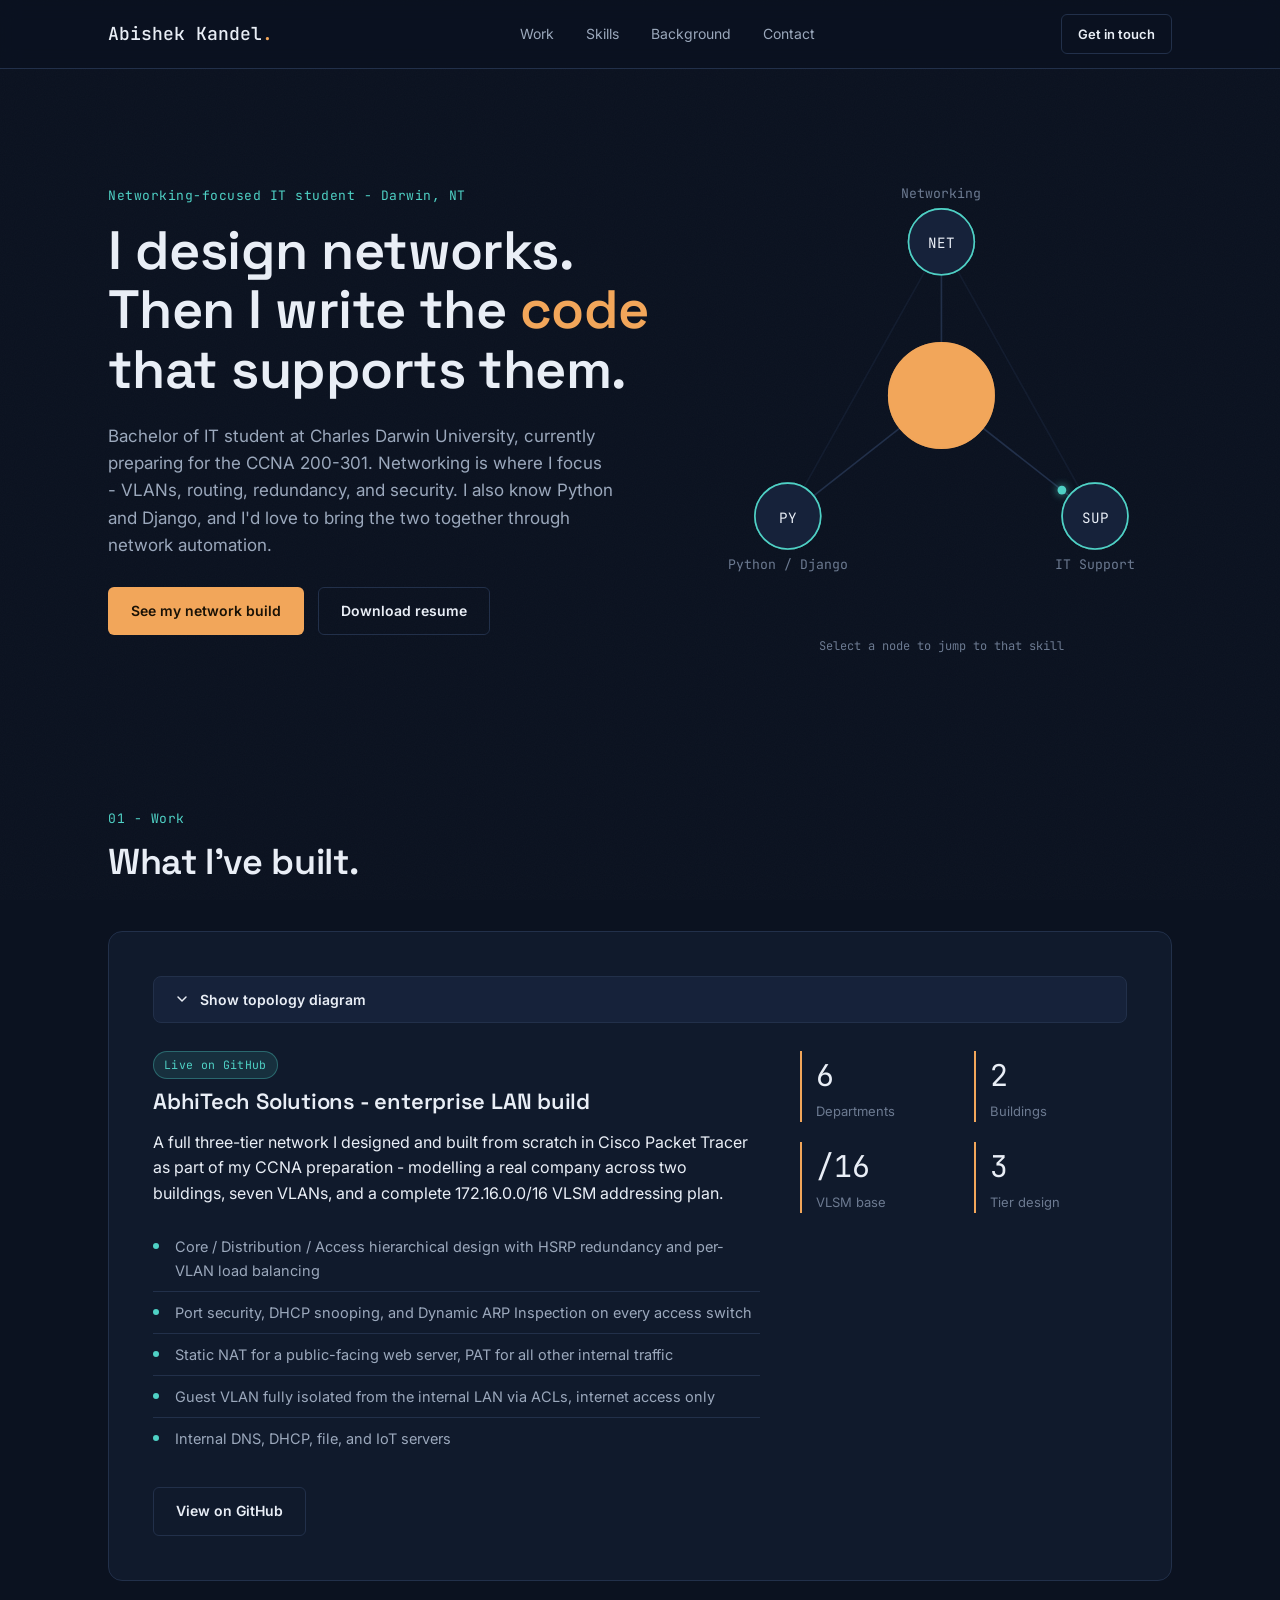
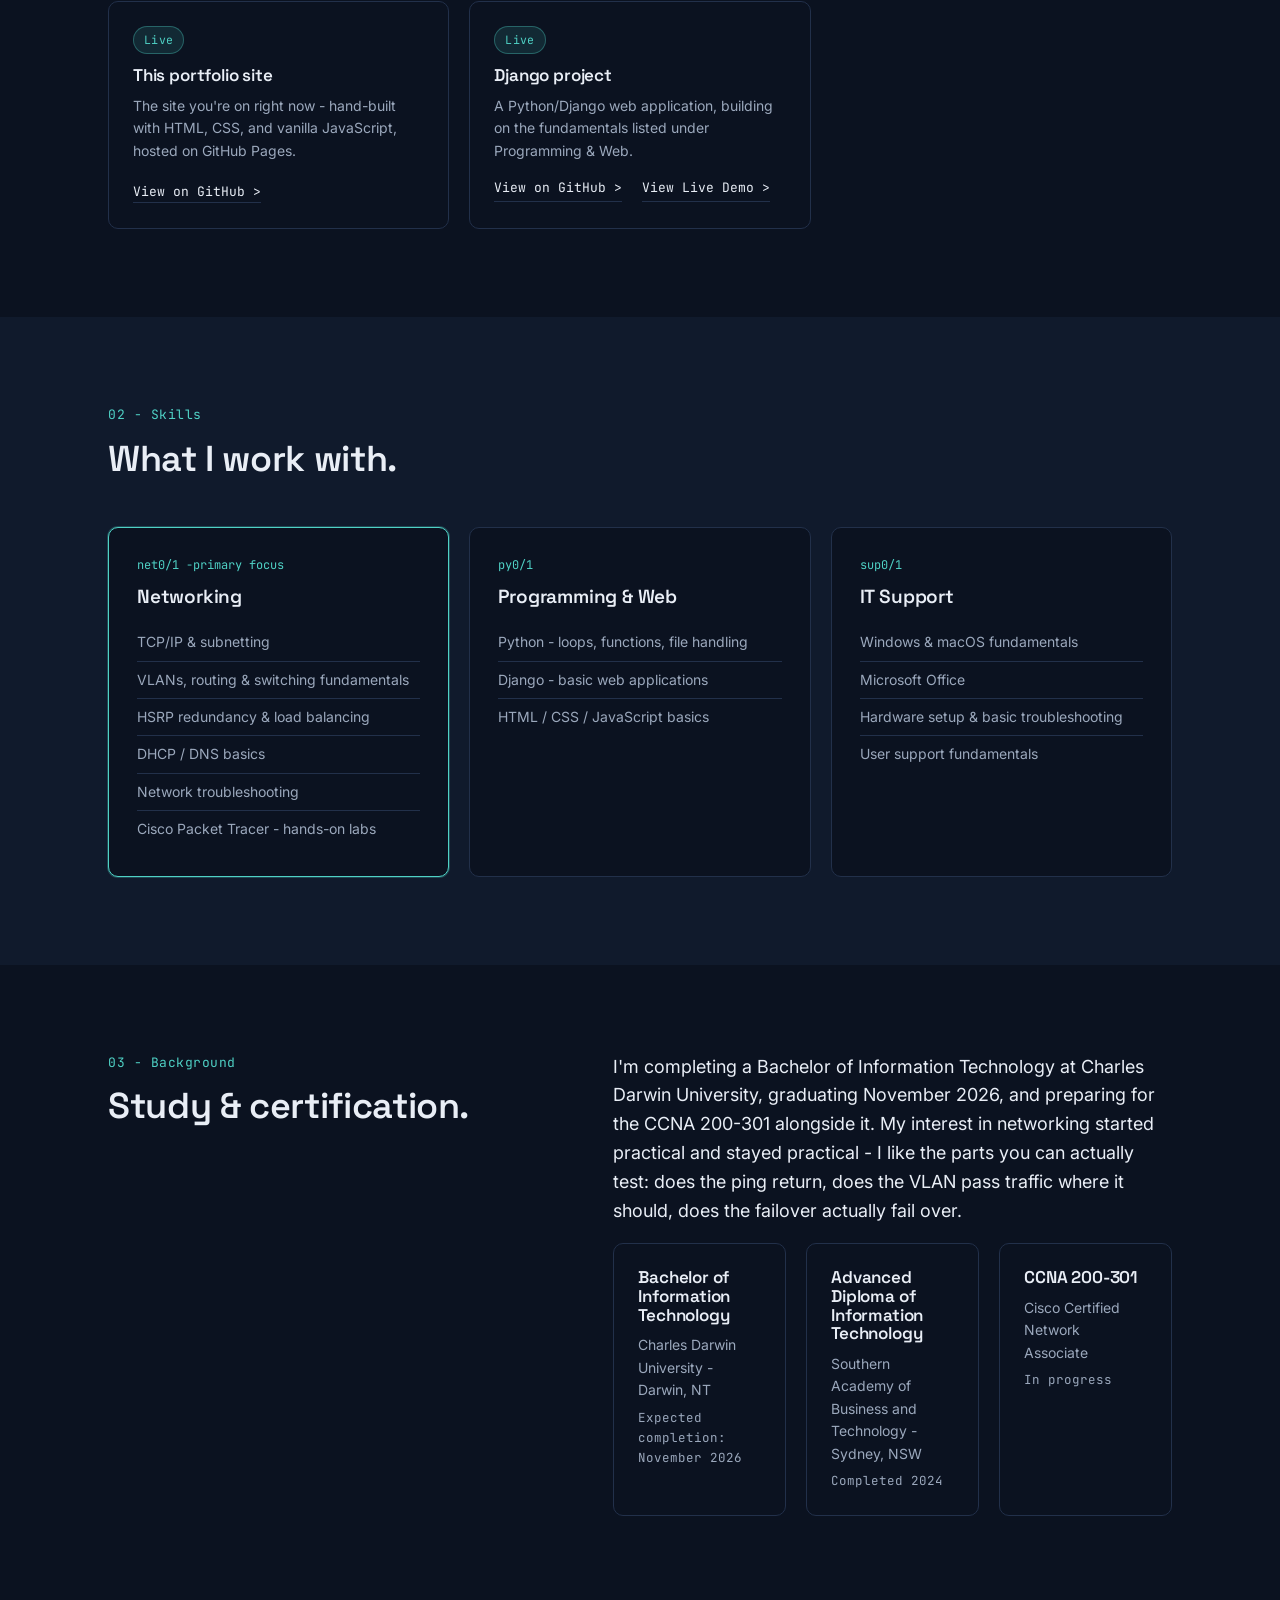
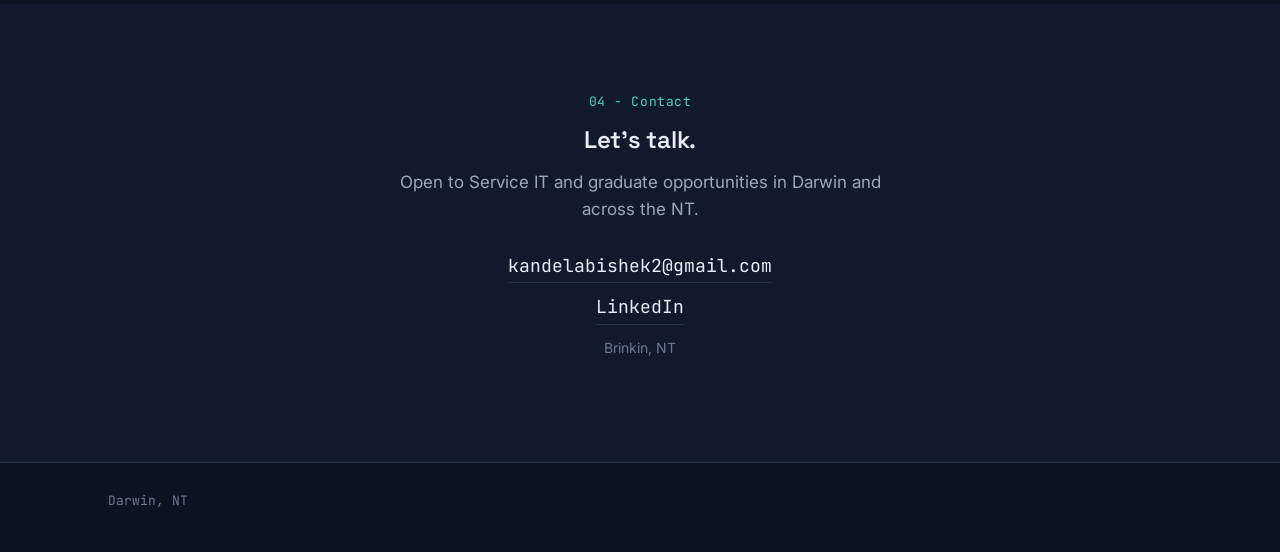
==== index.html @ c0cac7a5 "Addend photo in the centre node" ====
<!DOCTYPE html>
<html lang="en">
<head>
<meta charset="UTF-8">
<meta name="viewport" content="width=device-width, initial-scale=1.0">
<title>Abishek Kandel - IT . Networking . Python</title>
<meta name="description" content="Abishek Kandel - Networking-focused IT student in Darwin, NT, building on Cisco networking with Python and Django.">
<link rel="preconnect" href="https://fonts.googleapis.com">
<link rel="preconnect" href="https://fonts.gstatic.com" crossorigin>
<link href="https://fonts.googleapis.com/css2?family=Space+Grotesk:wght@400;500;600;700&family=Inter:wght@400;500;600&family=JetBrains+Mono:wght@400;500&display=swap" rel="stylesheet">
<link rel="stylesheet" href="style.css">
<script src="script.js" defer></script>
</head>
<body>

<div class="noise"></div>

<header class="site-header">
  <div class="wrap header-inner">
    <a href="#top" class="brand">Abishek Kandel<span class="brand-dot">.</span></a>
    <nav class="nav">
      <a href="#project">Work</a>
      <a href="#skills">Skills</a>
      <a href="#background">Background</a>
      <a href="#contact">Contact</a>
    </nav>
    <a href="#contact" class="btn btn-ghost nav-cta">Get in touch</a>
  </div>
</header>

<main id="top">

  <!-- HERO -->
  <section class="hero">
    <div class="wrap hero-inner">
      <div class="hero-copy">
        <p class="eyebrow">Networking-focused IT student - Darwin, NT</p>
        <h1>I design networks.<br>Then I write the <span class="accent">code</span><br>that supports them.</h1>
        <p class="hero-lead">
          Bachelor of IT student at Charles Darwin University, currently
          preparing for the CCNA 200-301. Networking is where I focus -
          VLANs, routing, redundancy, and security. I also know Python and
          Django, and I'd love to bring the two together through network
          automation.
        </p>
        <div class="hero-actions">
          <a href="#project" class="btn btn-primary">See my network build</a>
          <a href="/resume.pdf" class="btn btn-outline" download>Download resume</a>
        </div>
      </div>

      <div class="hero-diagram">
        <svg viewBox="0 0 420 420" class="topology" role="img" aria-label="Diagram connecting Abhi to Networking, Python, and IT Support — select a node to jump to that skill">
          <defs>
           <clipPath id="avatar-clip">
            <circle cx="210" cy="210" r="48" />
           </clipPath>
          </defs>
          <!-- connecting lines -->
          <line data-link="networking" x1="210" y1="210" x2="210" y2="70" class="link" />
          <line data-link="python" x1="210" y1="210" x2="70" y2="320" class="link" />
          <line data-link="support" x1="210" y1="210" x2="350" y2="320" class="link" />
          <line x1="210" y1="70" x2="70" y2="320" class="link link-dim" />
          <line x1="210" y1="70" x2="350" y2="320" class="link link-dim" />

          <!-- traveling packets: continuous ambient motion, no interaction needed -->
          <circle class="packet" data-line="networking" data-speed="1" data-offset="0" r="4" />
          <circle class="packet" data-line="python" data-speed="0.8" data-offset="650" r="4" />
          <circle class="packet" data-line="support" data-speed="1.15" data-offset="1300" r="4" />

          <!-- center node: Abhi -->
          <g class="node node-center">
           <circle class="node-pulse node-pulse-center" cx="210" cy="210" r="48" />
            <g class="node-center-spin">
             <image href="assets/profile-photo.jpeg" x="162" y="162" width="96" height="96" clip-path="url(#avatar-clip)" preserveAspectRatio="xMidYMid slice" />
             <circle cx="210" cy="210" r="48" />
            </g>
          </g>

          <!-- Networking node -->
          <g class="node node-link" data-skill="networking" tabindex="0" role="link" aria-label="Jump to Networking skills">
            <circle class="node-pulse" style="animation-delay: 0s;" cx="210" cy="70" r="30" />
            <circle cx="210" cy="70" r="30" />
            <text x="210" y="76" text-anchor="middle" class="node-label-mono">NET</text>
          </g>
          <text x="210" y="30" text-anchor="middle" class="node-caption">Networking</text>

          <!-- Python node -->
          <g class="node node-link" data-skill="python" tabindex="0" role="link" aria-label="Jump to Programming and Web skills">
            <circle class="node-pulse" style="animation-delay: 0.7s;" cx="70" cy="320" r="30" />
            <circle cx="70" cy="320" r="30" />
            <text x="70" y="326" text-anchor="middle" class="node-label-mono">PY</text>
          </g>
          <text x="70" y="368" text-anchor="middle" class="node-caption">Python / Django</text>

          <!-- IT Support node -->
          <g class="node node-link" data-skill="support" tabindex="0" role="link" aria-label="Jump to IT Support skills">
            <circle class="node-pulse" style="animation-delay: 1.4s;" cx="350" cy="320" r="30" />
            <circle cx="350" cy="320" r="30" />
            <text x="350" y="326" text-anchor="middle" class="node-label-mono">SUP</text>
          </g>
          <text x="350" y="368" text-anchor="middle" class="node-caption">IT Support</text>
        </svg>
        <p class="hero-diagram-hint">Select a node to jump to that skill</p>
      </div>
    </div>
  </section>

  <!-- FEATURED PROJECT -->
  <section id="project" class="section">
    <div class="wrap">
      <div class="section-head">
        <p class="eyebrow">01 - Work</p>
        <h2>What I've built.</h2>
      </div>

      <div class="project-panel">
                <div class="project-image" data-topology-container>
          <button type="button" class="topology-toggle" data-topology-toggle aria-expanded="false" aria-controls="topology-diagram">
            <svg class="topology-toggle-icon" viewBox="0 0 20 20" aria-hidden="true">
              <path d="M5 7.5L10 12.5L15 7.5" fill="none" stroke="currentColor" stroke-width="1.8" stroke-linecap="round" stroke-linejoin="round"/>
            </svg>
            <span class="topology-toggle-label">Show topology diagram</span>
          </button>
          <div class="topology-collapse">
            <div class="topology-collapse-inner">
              <img id="topology-diagram" src="assets/abhitech-topology.png" alt="AbhiTech Solutions network topology built in Cisco Packet Tracer">
            </div>
          </div>
        </div>

        <div class="project-summary">
          <p class="project-status status-live">Live on GitHub</p>
          <h3 class="project-title">AbhiTech Solutions - enterprise LAN build</h3>
          <p>
            A full three-tier network I designed and built from scratch in Cisco
            Packet Tracer as part of my CCNA preparation - modelling a real
            company across two buildings, seven VLANs, and a complete
            172.16.0.0/16 VLSM addressing plan.
          </p>
          <ul class="project-points">
            <li>Core / Distribution / Access hierarchical design with HSRP redundancy and per-VLAN load balancing</li>
            <li>Port security, DHCP snooping, and Dynamic ARP Inspection on every access switch</li>
            <li>Static NAT for a public-facing web server, PAT for all other internal traffic</li>
            <li>Guest VLAN fully isolated from the internal LAN via ACLs, internet access only</li>
            <li>Internal DNS, DHCP, file, and IoT servers</li>
          </ul>
          <div class="project-links">
            <a href="https://github.com/abishek414/Abhitech_LAN" class="btn btn-outline">View on GitHub</a>
          </div>
        </div>

        <div class="project-stats">
          <div class="stat">
            <p class="stat-num">6</p>
            <p class="stat-label">Departments</p>
          </div>
          <div class="stat">
            <p class="stat-num">2</p>
            <p class="stat-label">Buildings</p>
          </div>
          <div class="stat">
            <p class="stat-num">/16</p>
            <p class="stat-label">VLSM base</p>
          </div>
          <div class="stat">
            <p class="stat-num">3</p>
            <p class="stat-label">Tier design</p>
          </div>
        </div>
      </div>
      <div class="project-grid">
        <div class="project-card">
          <p class="project-status status-live">Live</p>
          <h3>This portfolio site</h3>
          <p class="project-card-desc">
            The site you're on right now - hand-built with HTML, CSS, and
            vanilla JavaScript, hosted on GitHub Pages.
          </p>
          <a href="https://github.com/abishek414/Personal_Portfolio" class="project-card-link">View on GitHub > </a>
        </div>
      
       <div class="project-card">
        <p class="project-status status-live">Live</p>
        <h3>Django project</h3>
        <p class="project-card-desc">
          A Python/Django web application, building on the fundamentals
          listed under Programming &amp; Web.
        </p>
      <div class="project-card-links">
       <a href="https://github.com/abishek414/Inventory_Management_System" class="project-card-link">View on GitHub ></a>
       <a href="https://inventorymanagement.pythonanywhere.com" class="project-card-link" target="_blank" rel="noopener noreferrer">View Live Demo > </a>
      </div>
    </div>
  </div>
 </div>
</section>

  <!-- SKILLS -->
  <section id="skills" class="section section-alt">
    <div class="wrap">
      <div class="section-head">
        <p class="eyebrow">02 - Skills</p>
        <h2>What I work with.</h2>
      </div>

      <div class="skills-grid">
        <div class="skill-card skill-card-primary" data-skill="networking">
          <p class="skill-tag">net0/1 -primary focus</p>
          <h3>Networking</h3>
          <ul>
            <li>TCP/IP &amp; subnetting</li>
            <li>VLANs, routing &amp; switching fundamentals</li>
            <li>HSRP redundancy &amp; load balancing</li>
            <li>DHCP / DNS basics</li>
            <li>Network troubleshooting</li>
            <li>Cisco Packet Tracer - hands-on labs</li>
          </ul>
        </div>

        <div class="skill-card" data-skill="python">
          <p class="skill-tag">py0/1</p>
          <h3>Programming &amp; Web</h3>
          <ul>
            <li>Python - loops, functions, file handling</li>
            <li>Django - basic web applications</li>
            <li>HTML / CSS / JavaScript basics</li>
          </ul>
        </div>

        <div class="skill-card" data-skill="support">
          <p class="skill-tag">sup0/1</p>
          <h3>IT Support</h3>
          <ul>
            <li>Windows &amp; macOS fundamentals</li>
            <li>Microsoft Office</li>
            <li>Hardware setup &amp; basic troubleshooting</li>
            <li>User support fundamentals</li>
          </ul>
        </div>
      </div>
    </div>
  </section>

  <!-- BACKGROUND -->
  <section id="background" class="section">
    <div class="wrap about-grid">
      <div class="section-head">
        <p class="eyebrow">03 - Background</p>
        <h2>Study &amp; certification.</h2>
      </div>
      <div class="about-body">
        <p>
          I'm completing a Bachelor of Information Technology at Charles Darwin
          University, graduating November 2026, and preparing for the CCNA
          200-301 alongside it. My interest in networking started practical
          and stayed practical - I like the parts you can actually test: does
          the ping return, does the VLAN pass traffic where it should, does
          the failover actually fail over.
        </p>

        <div class="edu-grid">
          <div class="edu-card">
            <h3>Bachelor of Information Technology</h3>
            <p class="edu-sub">Charles Darwin University - Darwin, NT</p>
            <p class="edu-date">Expected completion: November 2026</p>
          </div>
          <div class="edu-card">
            <h3>Advanced Diploma of Information Technology</h3>
            <p class="edu-sub">Southern Academy of Business and Technology - Sydney, NSW</p>
            <p class="edu-date">Completed 2024</p>
          </div>
          <div class="edu-card">
            <h3>CCNA 200-301</h3>
            <p class="edu-sub">Cisco Certified Network Associate</p>
            <p class="edu-date">In progress</p>
          </div>
        </div>
      </div>
    </div>
  </section>

  <!-- CONTACT -->
  <section id="contact" class="section section-contact">
    <div class="wrap contact-inner">
      <p class="eyebrow">04 - Contact</p>
      <h2>Let's talk.</h2>
      <p class="contact-lead">
        Open to Service IT and graduate opportunities in Darwin and across the NT.
      </p>
      <div class="contact-links">
        <a href="mailto:kandelabishek2@gmail.com" class="contact-link">kandelabishek2@gmail.com</a>
        <a href="https://linkedin.com/in/abishek-kandel" class="contact-link">LinkedIn</a>
      </div>
      <p class="contact-location">Brinkin, NT</p>
    </div>
  </section>

</main>

<footer class="site-footer">
  <div class="wrap footer-inner">
    <p class="footer-mono">Darwin, NT</p>
  </div>
</footer>

</body>
</html>
---- style.css ----
/* Design tokens */
:root {
  --bg: #0B1220;
  --surface: #101A2C;
  --surface-2: #16223A;
  --border: #22304A;
  --text: #E9EEF6;
  --text-dim: #9BA8BC;
  --text-faint: #6C7A91;
  --accent: #F2A65A;
  --accent-dim: #C77F3A;
  --signal: #4FD1C5;

  --font-display: 'Space Grotesk', sans-serif;
  --font-body: 'Inter', sans-serif;
  --font-mono: 'JetBrains Mono', monospace;

  --wrap: 1120px;
}

* { box-sizing: border-box; }

html { scroll-behavior: smooth; }

@media (prefers-reduced-motion: reduce) {
  html { scroll-behavior: auto; }
  *, *::before, *::after {
    animation-duration: 0.01ms !important;
    animation-iteration-count: 1 !important;
    transition-duration: 0.01ms !important;
    scroll-behavior: auto !important;
  }
}

body {
  margin: 0;
  background: var(--bg);
  color: var(--text);
  font-family: var(--font-body);
  font-size: 16px;
  line-height: 1.6;
  -webkit-font-smoothing: antialiased;
  overflow-x: hidden;
}

.wrap {
  max-width: var(--wrap);
  margin: 0 auto;
  padding: 0 28px;
}

img, svg { max-width: 100%; }

@media (max-width: 480px) {
  .wrap { padding: 0 18px; }
}

h1, h2, h3 {
  font-family: var(--font-display);
  font-weight: 600;
  line-height: 1.1;
  margin: 0;
  letter-spacing: -0.01em;
}

p { margin: 0 0 1em; }
ul { margin: 0; padding: 0; list-style: none; }

a {
  color: inherit;
  text-decoration: none;
}

.accent { color: var(--accent); }

.hero-name {
  font-family: var(--font-mono);
  font-size: 14px;
  color: var(--text);
  letter-spacing: 0.02em;
  margin: 0 0 6px;
}

.eyebrow {
  font-family: var(--font-mono);
  font-size: 13px;
  color: var(--signal);
  letter-spacing: 0.04em;
  margin: 0 0 14px;
}

/* subtle grain for depth, kept very quiet */
.noise {
  position: fixed;
  inset: 0;
  pointer-events: none;
  z-index: 0;
  opacity: 0.025;
  background-image: url("data:image/svg+xml,%3Csvg xmlns='http://www.w3.org/2000/svg' width='120' height='120'%3E%3Cfilter id='n'%3E%3CfeTurbulence type='fractalNoise' baseFrequency='0.9' numOctaves='2' stitchTiles='stitch'/%3E%3C/filter%3E%3Crect width='100%25' height='100%25' filter='url(%23n)'/%3E%3C/svg%3E");
}

/* Header */
.site-header {
  position: sticky;
  top: 0;
  z-index: 20;
  background: rgba(11, 18, 32, 0.85);
  backdrop-filter: blur(10px);
  border-bottom: 1px solid var(--border);
}

.header-inner {
  display: flex;
  align-items: center;
  justify-content: space-between;
  height: 68px;
}

.brand {
  font-family: var(--font-mono);
  font-weight: 500;
  font-size: 18px;
}
.brand-dot { color: var(--accent); }

.nav {
  display: flex;
  gap: 32px;
}

.nav a {
  font-size: 14px;
  color: var(--text-dim);
  transition: color 0.15s ease;
}
.nav a:hover, .nav a:focus-visible { color: var(--text); }

.nav-cta { display: inline-flex; }

@media (max-width: 720px) {
  .nav { display: none; }
}

@media (max-width: 400px) {
  .header-inner { height: 60px; }
  .brand { font-size: 16px; }
  .nav-cta { font-size: 12px; padding: 8px 12px; }
}

/* Buttons*/
.btn {
  display: inline-block;
  font-family: var(--font-body);
  font-weight: 600;
  font-size: 14px;
  padding: 12px 22px;
  border-radius: 6px;
  border: 1px solid transparent;
  transition: transform 0.15s ease, background 0.15s ease, border-color 0.15s ease;
}
.btn:focus-visible {
  outline: 2px solid var(--signal);
  outline-offset: 2px;
}

.btn-primary {
  background: var(--accent);
  color: #1A1206;
}
.btn-primary:hover { transform: translateY(-1px); background: #f5b478; }

.btn-outline {
  border-color: var(--border);
  color: var(--text);
}
.btn-outline:hover { border-color: var(--signal); color: var(--signal); }

.btn-ghost {
  border-color: var(--border);
  color: var(--text);
  font-size: 13px;
  padding: 9px 16px;
}
.btn-ghost:hover { border-color: var(--accent); color: var(--accent); }

/* Hero*/
.hero {
  padding: 96px 0 64px;
  position: relative;
  z-index: 1;
}

.hero-inner {
  display: grid;
  grid-template-columns: 1.1fr 0.9fr;
  gap: 40px;
  align-items: center;
}

.hero-copy h1 {
  font-size: clamp(34px, 5vw, 54px);
  margin: 12px 0 24px;
}

.hero-lead {
  color: var(--text-dim);
  font-size: 17px;
  max-width: 46ch;
}

.hero-actions {
  display: flex;
  gap: 14px;
  margin-top: 28px;
  flex-wrap: wrap;
}

.hero-diagram { width: 100%; }
.topology { width: 100%; height: auto; }

.link {
  stroke: var(--border);
  stroke-width: 1.5;
}
.link-dim { stroke: var(--border); opacity: 0.35; }

.node circle:not(.node-pulse) {
  fill: var(--surface-2);
  stroke: var(--signal);
  stroke-width: 1.5;
}
.node-center circle:not(.node-pulse) {
  fill: var(--accent);
  stroke: var(--accent);
}
.node-center .node-label-mono { fill: #1A1206; font-size: 12px; }

.node-label-mono {
  font-family: var(--font-mono);
  font-size: 13px;
  fill: var(--text);
}
.node-caption {
  font-family: var(--font-mono);
  font-size: 12px;
  fill: var(--text-faint);
}

@media (max-width: 860px) {
  .hero-inner { grid-template-columns: 1fr; }
  .hero-diagram { max-width: 340px; margin: 0 auto; }
}

@media (max-width: 480px) {
  .hero { padding: 64px 0 48px; }
  .hero-lead { font-size: 15.5px; }
  .hero-actions { flex-direction: column; align-items: stretch; }
  .hero-actions .btn { text-align: center; }
  .hero-diagram { max-width: 280px; }
}
/* Hero diagram: full motion + click-to-navigate nodes */
.packet {
  fill: var(--signal);
  filter: drop-shadow(0 0 4px rgba(79, 209, 197, 0.8));
}
@media (prefers-reduced-motion: reduce) {
  .packet { display: none; }
}

.hero-diagram-hint {
  text-align: center;
  font-family: var(--font-mono);
  font-size: 12px;
  color: var(--text-faint);
  margin: 4px 0 0;
}

.node-link {
  cursor: pointer;
  transform-box: fill-box;
  transform-origin: center;
  transition: transform 0.15s ease;
  -webkit-tap-highlight-color: transparent;
}
.node-link:hover,
.node-link:focus-visible {
  transform: scale(1.08);
}
.node-link:hover circle:not(.node-pulse),
.node-link:focus-visible circle:not(.node-pulse) {
  stroke: var(--accent);
  fill: var(--surface-2);
}
.node-link:focus,
.node-link:focus-visible {
  outline: none;
}
.node-link:focus-visible circle:not(.node-pulse) {
  filter: drop-shadow(0 0 8px var(--accent));
}

/* gentle glow pulse on the center node's solid circle */
.node-center circle:not(.node-pulse) {
  animation: pulse 3.2s ease-in-out infinite;
}
@keyframes pulse {
  0%, 100% { filter: drop-shadow(0 0 0 rgba(242, 166, 90, 0)); }
  50% { filter: drop-shadow(0 0 10px rgba(242, 166, 90, 0.45)); }
}

/* continuous "flowing" ring inside each node */
.node-pulse {
  fill: none;
  stroke: var(--signal);
  stroke-width: 1.5;
  opacity: 0.6;
  transform-box: fill-box;
  transform-origin: center;
  animation: node-ping 2.6s ease-out infinite;
  pointer-events: none;
}
.node-pulse-center { stroke: var(--accent); }
@keyframes node-ping {
  0% { transform: scale(1); opacity: 0.55; }
  100% { transform: scale(1.55); opacity: 0; }
}

@media (prefers-reduced-motion: reduce) {
  .node-center circle:not(.node-pulse) { animation: none; }
  .node-pulse { animation: none; opacity: 0; }
}

/* Topology screenshot: hidden until opened, closes on tab/window blur */
.topology-toggle {
  display: inline-flex;
  align-items: center;
  gap: 10px;
  width: 100%;
  background: var(--surface-2);
  border: 1px solid var(--border);
  color: var(--text);
  font-family: var(--font-body);
  font-weight: 600;
  font-size: 14px;
  padding: 14px 20px;
  border-radius: 8px;
  cursor: pointer;
  transition: border-color 0.15s ease, color 0.15s ease;
  -webkit-tap-highlight-color: transparent;
}
.topology-toggle:hover,
.topology-toggle:focus-visible {
  border-color: var(--signal);
  color: var(--signal);
}
.topology-toggle:focus-visible {
  outline: 2px solid var(--signal);
  outline-offset: 2px;
}
.topology-toggle-icon {
  width: 16px;
  height: 16px;
  flex-shrink: 0;
  transition: transform 0.3s ease;
}
.project-image.is-open .topology-toggle-icon {
  transform: rotate(180deg);
}
.topology-toggle-label { flex: 1; text-align: left; }

.topology-collapse {
  display: grid;
  grid-template-rows: 0fr;
  margin-top: 0;
  transition: grid-template-rows 0.4s ease, margin-top 0.4s ease;
}
.project-image.is-open .topology-collapse {
  grid-template-rows: 1fr;
  margin-top: 20px;
}
.topology-collapse-inner {
  overflow: hidden;
  min-height: 0;
}
@media (prefers-reduced-motion: reduce) {
  .topology-collapse { transition: none; }
}

/* Card hover lift — mouse/trackpad only; touch gets a tap response instead
   so nothing gets stuck "hovered" on mobile */
.project-card,
.skill-card,
.edu-card {
  transition: transform 0.2s ease, border-color 0.2s ease, box-shadow 0.2s ease;
}

@media (hover: hover) and (pointer: fine) {
  .project-card:hover,
  .skill-card:hover,
  .edu-card:hover {
    transform: translateY(-4px);
    border-color: var(--signal);
    box-shadow: 0 14px 28px rgba(0, 0, 0, 0.28);
  }
  .skill-card-primary:hover {
    border-color: var(--signal);
  }
}

@media (hover: none) {
  .project-card:active,
  .skill-card:active,
  .edu-card:active {
    transform: scale(0.98);
    border-color: var(--signal);
  }
}

@media (prefers-reduced-motion: reduce) {
  .project-card,
  .skill-card,
  .edu-card {
    transition: none;
  }
}

/*  Sections (shared)*/
.section {
  padding: 88px 0;
  position: relative;
  z-index: 1;
}
.section-alt { background: var(--surface); }

.section-head { margin-bottom: 48px; }
.section-head h2 {
  font-size: clamp(26px, 3.5vw, 36px);
}

@media (max-width: 480px) {
  .section { padding: 60px 0; }
  .section-head { margin-bottom: 32px; }
}

/* About*/
.about-grid {
  display: grid;
  grid-template-columns: 0.9fr 1.1fr;
  gap: 48px;
}
.about-body p { color: var(--text-dim); }
.about-body p:first-child { color: var(--text); font-size: 18px; }

@media (max-width: 860px) {
  .about-grid { grid-template-columns: 1fr; }
}

/* Skills */
.skills-grid {
  display: grid;
  grid-template-columns: repeat(3, 1fr);
  gap: 20px;
}

.skill-card {
  background: var(--bg);
  border: 1px solid var(--border);
  border-radius: 10px;
  padding: 28px;
}

.skill-card-primary {
  border-color: var(--signal);
  box-shadow: 0 0 0 1px rgba(79, 209, 197, 0.25);
}

.skill-tag {
  font-family: var(--font-mono);
  font-size: 12px;
  color: var(--signal);
  margin: 0 0 12px;
}

.skill-card h3 { margin-bottom: 16px; font-size: 19px; }

.skill-card li {
  color: var(--text-dim);
  font-size: 14px;
  padding: 7px 0;
  border-top: 1px solid var(--border);
}
.skill-card li:first-of-type { border-top: none; }

.skill-card {
  transition: border-color 0.3s ease, box-shadow 0.3s ease;
}
.skill-card.is-highlighted {
  border-color: var(--accent);
  box-shadow: 0 0 0 1px var(--accent), 0 0 24px rgba(242, 166, 90, 0.25);
}

@media (max-width: 860px) {
  .skills-grid { grid-template-columns: 1fr; }
}

/*Project*/
.project-panel {
  display: grid;
  grid-template-columns: 1.3fr 0.7fr;
  grid-template-areas:
    "image image"
    "summary stats";
  gap: 28px 40px;
  background: var(--surface);
  border: 1px solid var(--border);
  border-radius: 14px;
  padding: 44px;
}

.project-image { grid-area: image; }
.project-image img {
  width: 100%;
  display: block;
  border-radius: 8px;
  border: 1px solid var(--border);
}

.project-summary { grid-area: summary; }
.project-stats { grid-area: stats; }

.project-points { margin: 20px 0 28px; }
.project-points li {
  color: var(--text-dim);
  font-size: 14.5px;
  padding: 9px 0 9px 22px;
  position: relative;
  border-top: 1px solid var(--border);
}
.project-points li:first-child { border-top: none; }
.project-points li::before {
  content: '';
  position: absolute;
  left: 0;
  top: 17px;
  width: 6px;
  height: 6px;
  border-radius: 50%;
  background: var(--signal);
}

.project-stats {
  display: grid;
  grid-template-columns: 1fr 1fr;
  gap: 20px;
  align-content: start;
}
.stat {
  border-left: 2px solid var(--accent);
  padding-left: 14px;
}
.stat-num {
  font-family: var(--font-mono);
  font-size: 30px;
  color: var(--text);
  margin: 0;
}
.stat-label {
  font-size: 13px;
  color: var(--text-faint);
  margin: 2px 0 0;
}

@media (max-width: 860px) {
  .project-panel {
    grid-template-columns: 1fr;
    grid-template-areas:
      "image"
      "summary"
      "stats";
    padding: 28px;
  }
}

@media (max-width: 480px) {
  .project-panel { padding: 20px; }
  .project-title { font-size: 20px; }
  .project-stats { gap: 14px; }
  .stat-num { font-size: 24px; }
}

.project-title {
  font-size: 22px;
  margin: 10px 0 16px;
}

.project-status {
  display: inline-block;
  font-family: var(--font-mono);
  font-size: 11.5px;
  letter-spacing: 0.03em;
  padding: 4px 10px;
  border-radius: 20px;
  margin: 0;
}
.status-live {
  color: var(--signal);
  background: rgba(79, 209, 197, 0.12);
  border: 1px solid rgba(79, 209, 197, 0.35);
}

@media (max-width: 480px) {
  .edu-card, .skill-card { padding: 20px; }
}
.project-grid {
  display: grid;
  grid-template-columns: repeat(3, 1fr);
  gap: 20px;
  margin-top: 20px;
}

.project-card {
  border: 1px solid var(--border);
  border-radius: 10px;
  padding: 24px;
}
.project-card h3 {
  font-size: 17px;
  margin: 12px 0 10px;
}
.project-card-desc {
  color: var(--text-dim);
  font-size: 14px;
  margin-bottom: 16px;
}
.project-card-link {
  font-family: var(--font-mono);
  font-size: 13px;
  color: var(--text);
  border-bottom: 1px solid var(--border);
  padding-bottom: 2px;
  transition: color 0.15s ease, border-color 0.15s ease;
}
.project-card-link:hover {
  color: var(--signal);
  border-color: var(--signal);
}
.project-card-links {
  display: flex;
  flex-wrap: wrap;
  gap: 8px 20px;
}
@media (max-width: 860px) {
  .project-grid { grid-template-columns: 1fr; }
}

@media (max-width: 480px) {
  .project-card { padding: 20px; }
}

/* Experience (timeline) */
.timeline {
  display: grid;
  gap: 32px;
}
.timeline-item {
  border-top: 1px solid var(--border);
  padding-top: 28px;
  display: grid;
  grid-template-columns: 180px 1fr;
  gap: 24px;
}
.timeline-date {
  font-family: var(--font-mono);
  font-size: 13px;
  color: var(--signal);
  margin: 0;
}
.timeline-item h3 { margin-bottom: 12px; font-size: 18px; }
.timeline-item li {
  color: var(--text-dim);
  font-size: 14.5px;
  padding: 5px 0 5px 16px;
  position: relative;
}
.timeline-item li::before {
  content: '—';
  position: absolute;
  left: 0;
  color: var(--text-faint);
}

@media (max-width: 640px) {
  .timeline-item { grid-template-columns: 1fr; gap: 8px; }
}

/* Education */
.edu-grid {
  display: grid;
  grid-template-columns: repeat(3, 1fr);
  gap: 20px;
}
.edu-card {
  border: 1px solid var(--border);
  border-radius: 10px;
  padding: 24px;
}
.edu-card h3 { font-size: 17px; margin-bottom: 10px; }
.edu-sub { color: var(--text-dim); font-size: 14px; margin-bottom: 6px; }
.edu-date {
  font-family: var(--font-mono);
  font-size: 12.5px;
  color: var(--text-faint);
  margin: 0;
}

@media (max-width: 860px) {
  .edu-grid { grid-template-columns: 1fr; }
}

/* Contact */
.section-contact {
  text-align: center;
  background: var(--surface);
}
.contact-inner { max-width: 560px; margin: 0 auto; }
.contact-inner .eyebrow { justify-self: center; }
.contact-lead {
  color: var(--text-dim);
  font-size: 17px;
  margin-top: 16px;
}
.contact-links {
  display: flex;
  flex-direction: column;
  gap: 10px;
  align-items: center;
  margin: 28px 0 12px;
}
.contact-link {
  font-family: var(--font-mono);
  font-size: 18px;
  color: var(--text);
  border-bottom: 1px solid var(--border);
  padding-bottom: 2px;
  transition: color 0.15s ease, border-color 0.15s ease;
  word-break: break-word;
  overflow-wrap: anywhere;
  max-width: 100%;
}
.contact-link:hover { color: var(--accent); border-color: var(--accent); }

.contact-location {
  color: var(--text-faint);
  font-size: 14px;
}

@media (max-width: 480px) {
  .contact-link { font-size: 16px; }
}


/* Footer */
.site-footer {
  border-top: 1px solid var(--border);
  padding: 28px 0;
}
.footer-inner {
  display: flex;
  justify-content: space-between;
  color: var(--text-faint);
  font-size: 13px;
}
.footer-mono { font-family: var(--font-mono); }
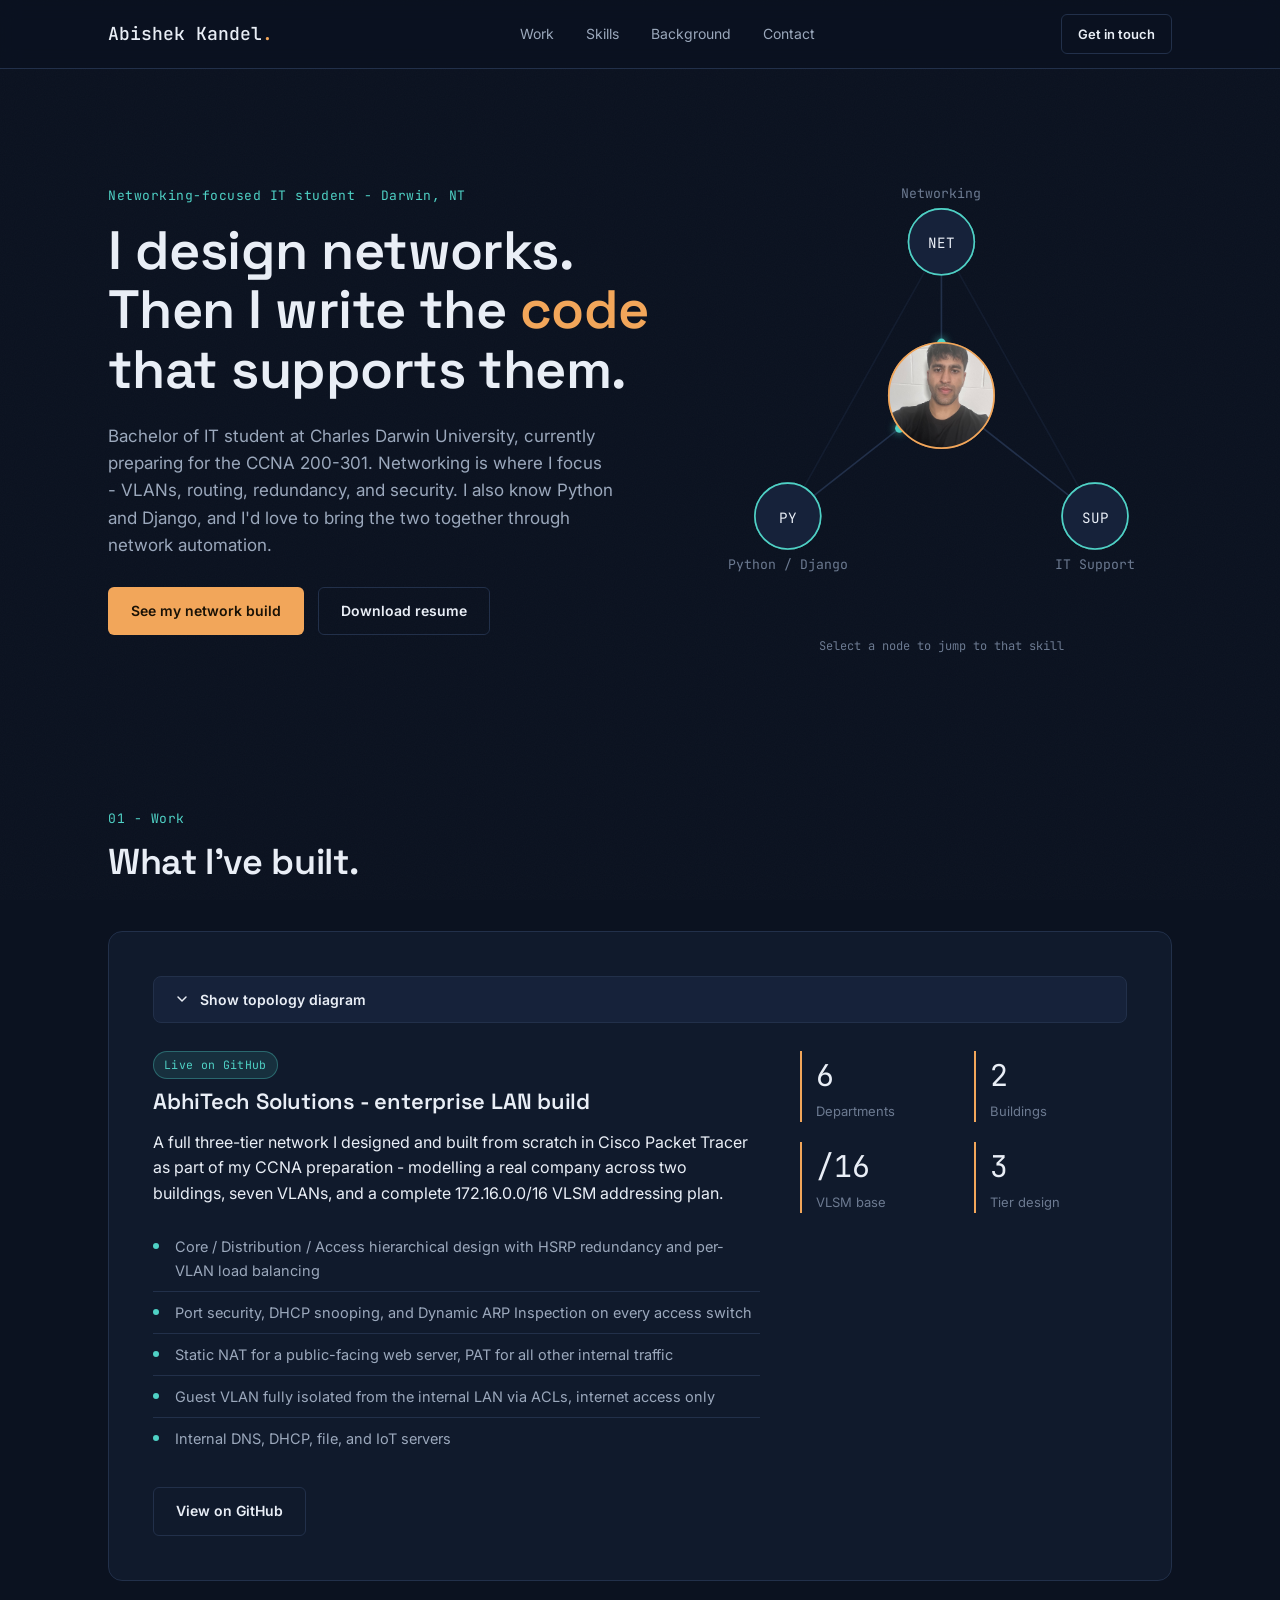
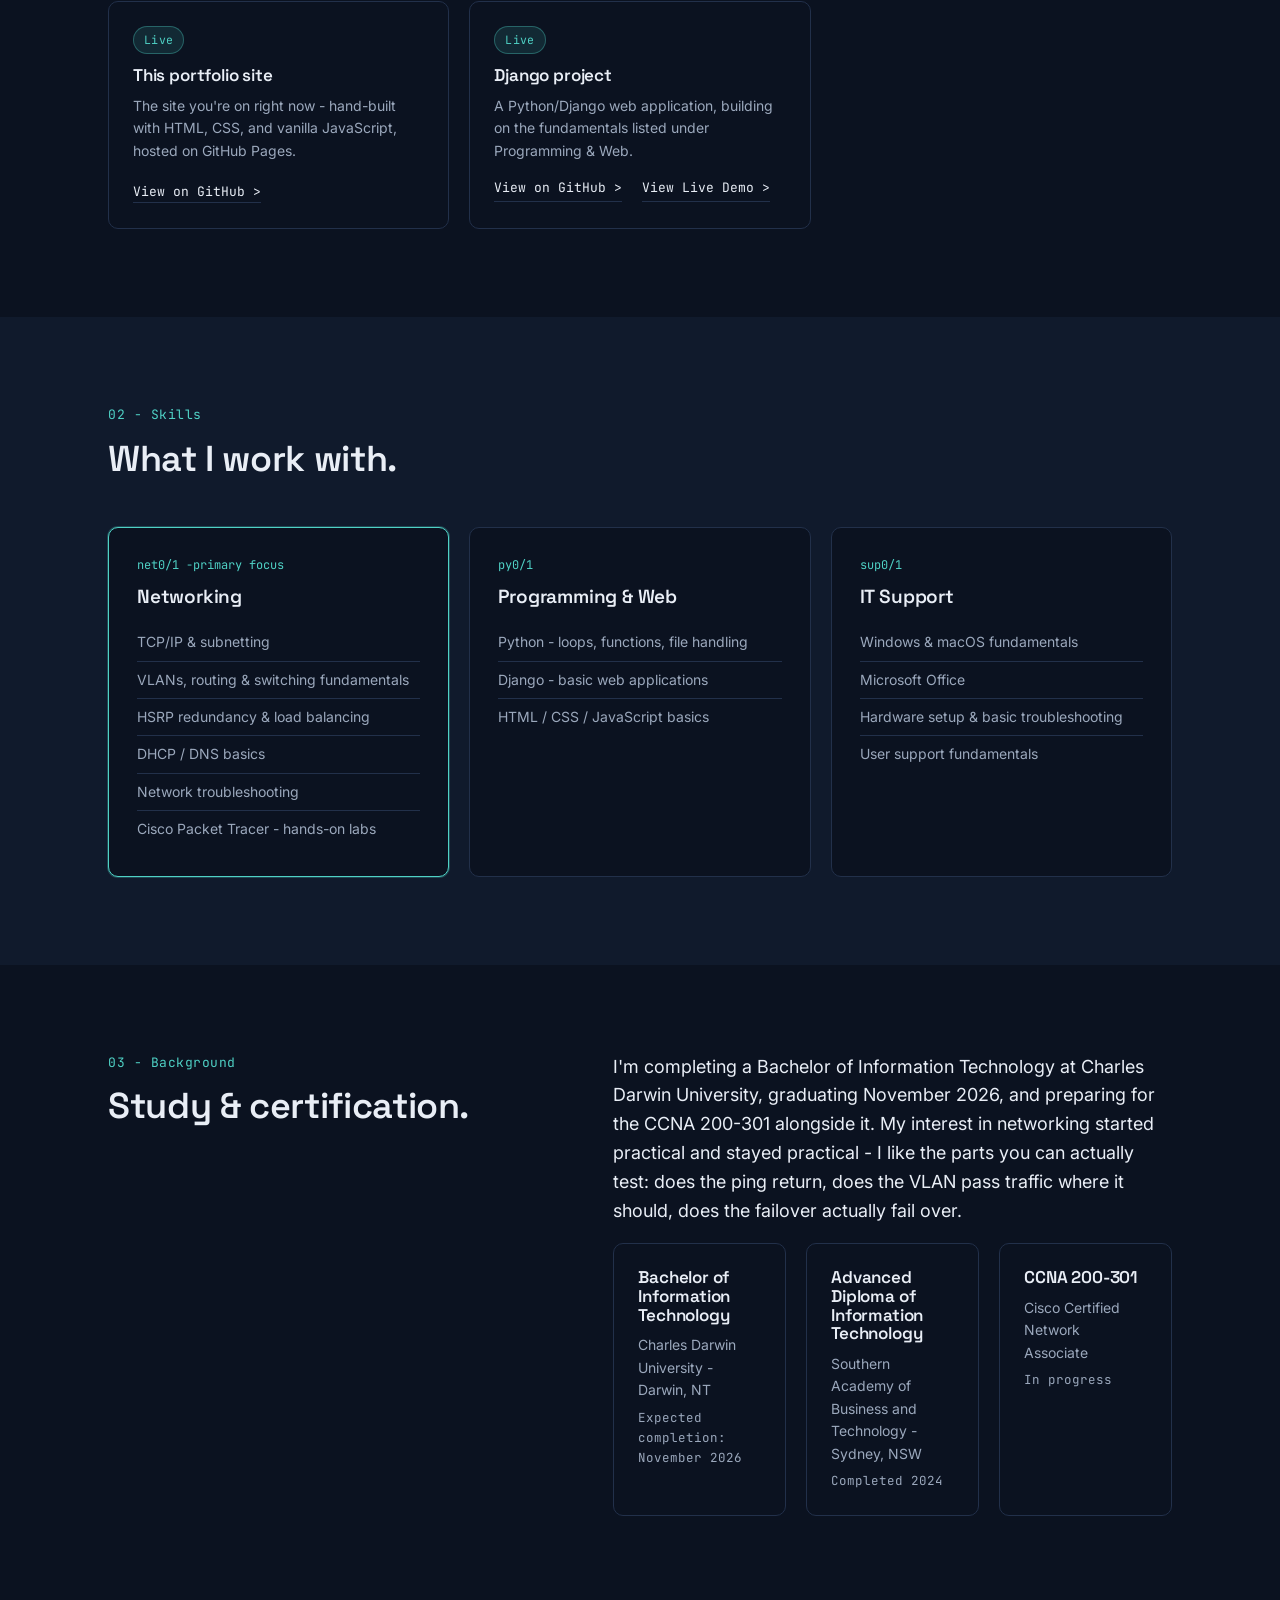
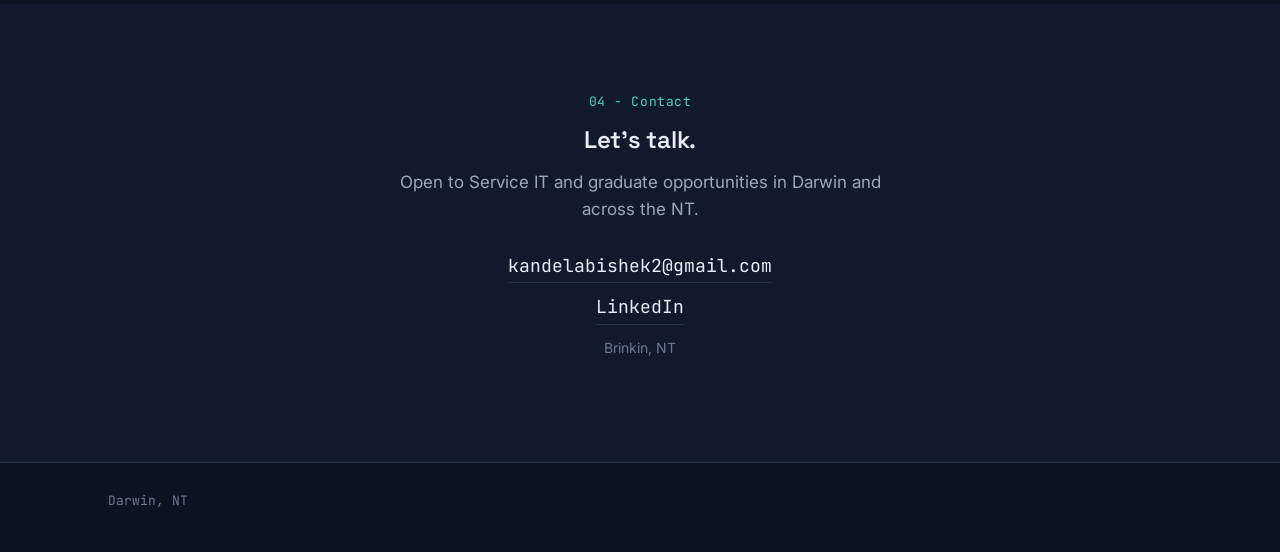
==== commit 0cb63125: "added resume" ====
--- a/index.html
+++ b/index.html
@@ -45,7 +45,7 @@
         </p>
         <div class="hero-actions">
           <a href="#project" class="btn btn-primary">See my network build</a>
-          <a href="/resume.pdf" class="btn btn-outline" download>Download resume</a>
+          <a href="assets/ABISHEK KANDEL.pdf" class="btn btn-outline" download>Download resume</a>
         </div>
       </div>
 
--- a/style.css
+++ b/style.css
@@ -230,10 +230,22 @@
   stroke-width: 1.5;
 }
 .node-center circle:not(.node-pulse) {
-  fill: var(--accent);
+  fill: none;
   stroke: var(--accent);
 }
 .node-center .node-label-mono { fill: #1A1206; font-size: 12px; }
+.node-center-spin {
+  transform-box: view-box;
+  transform-origin: 210px 210px;
+  animation: node-center-spin 14s linear infinite;
+}
+@keyframes node-center-spin {
+  from { transform: rotate(0deg); }
+  to { transform: rotate(360deg); }
+}
+@media (prefers-reduced-motion: reduce) {
+  .node-center-spin { animation: none; }
+}
 
 .node-label-mono {
   font-family: var(--font-mono);
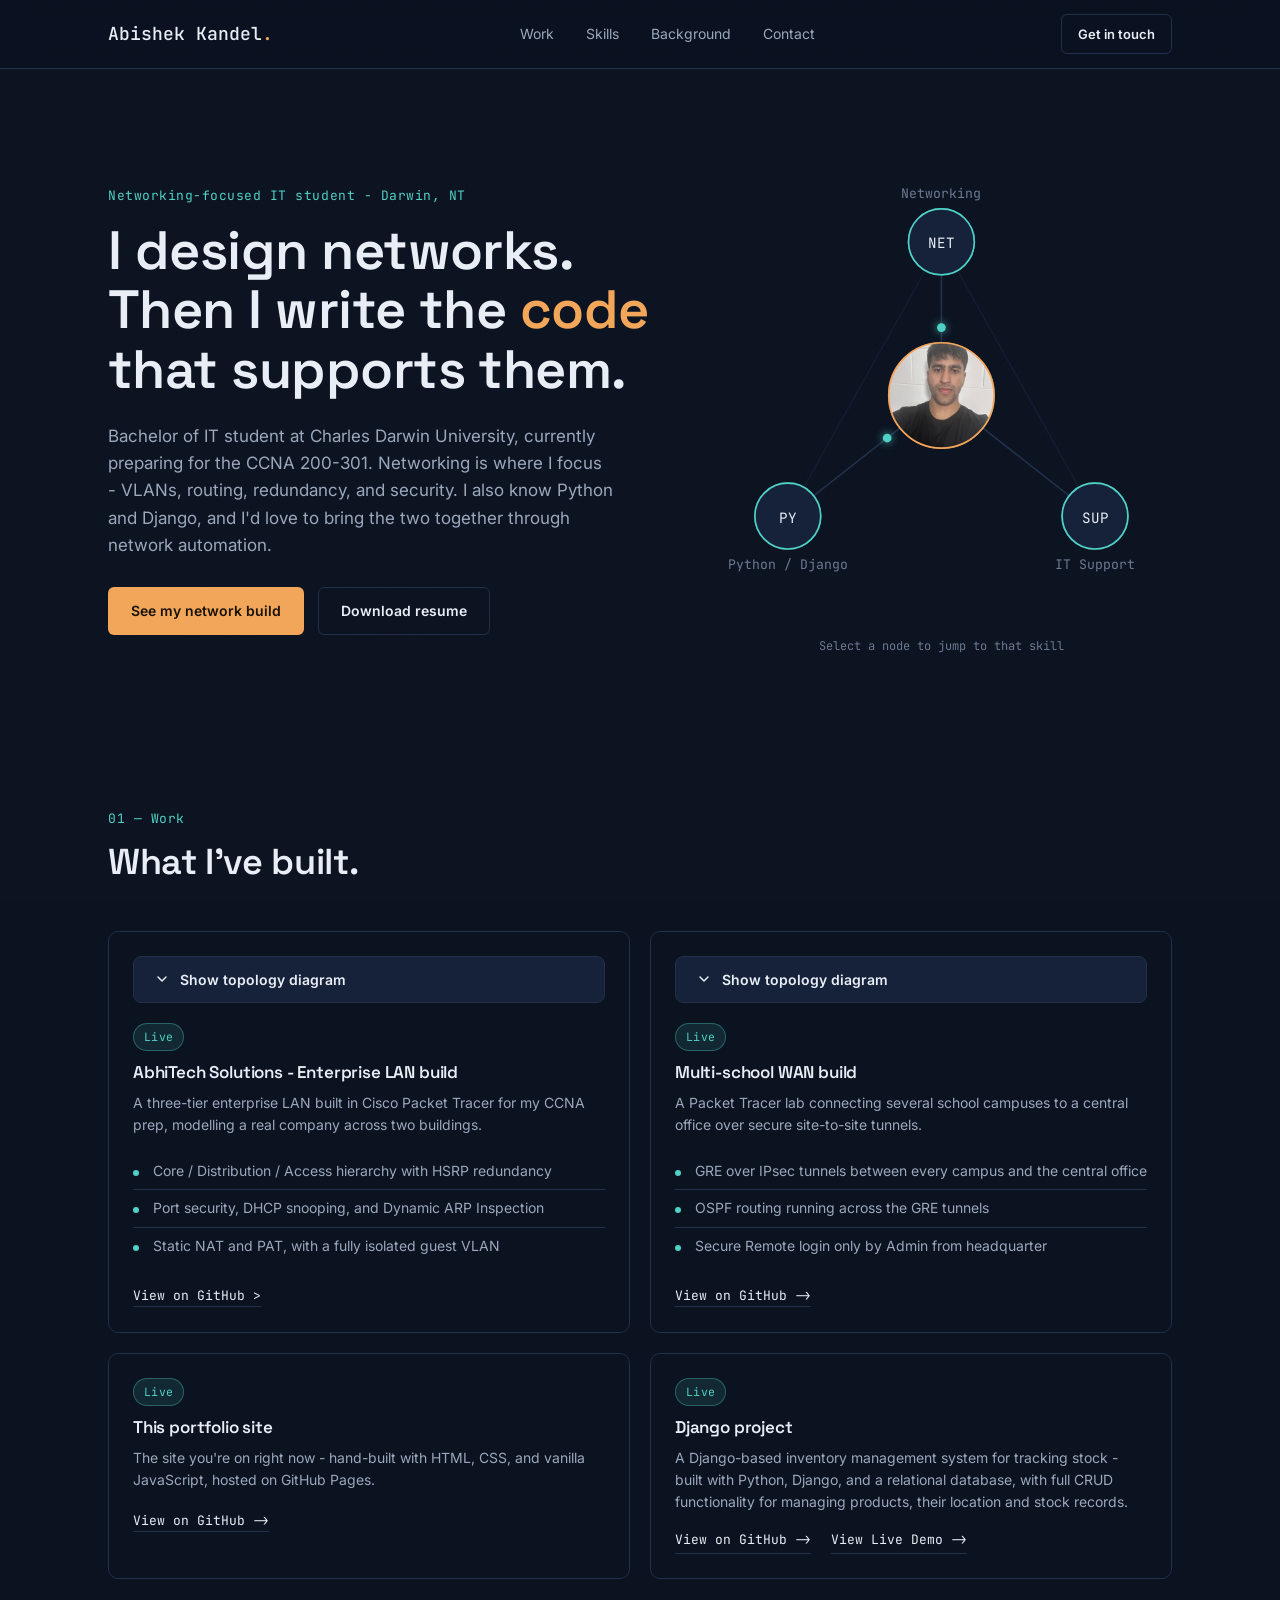
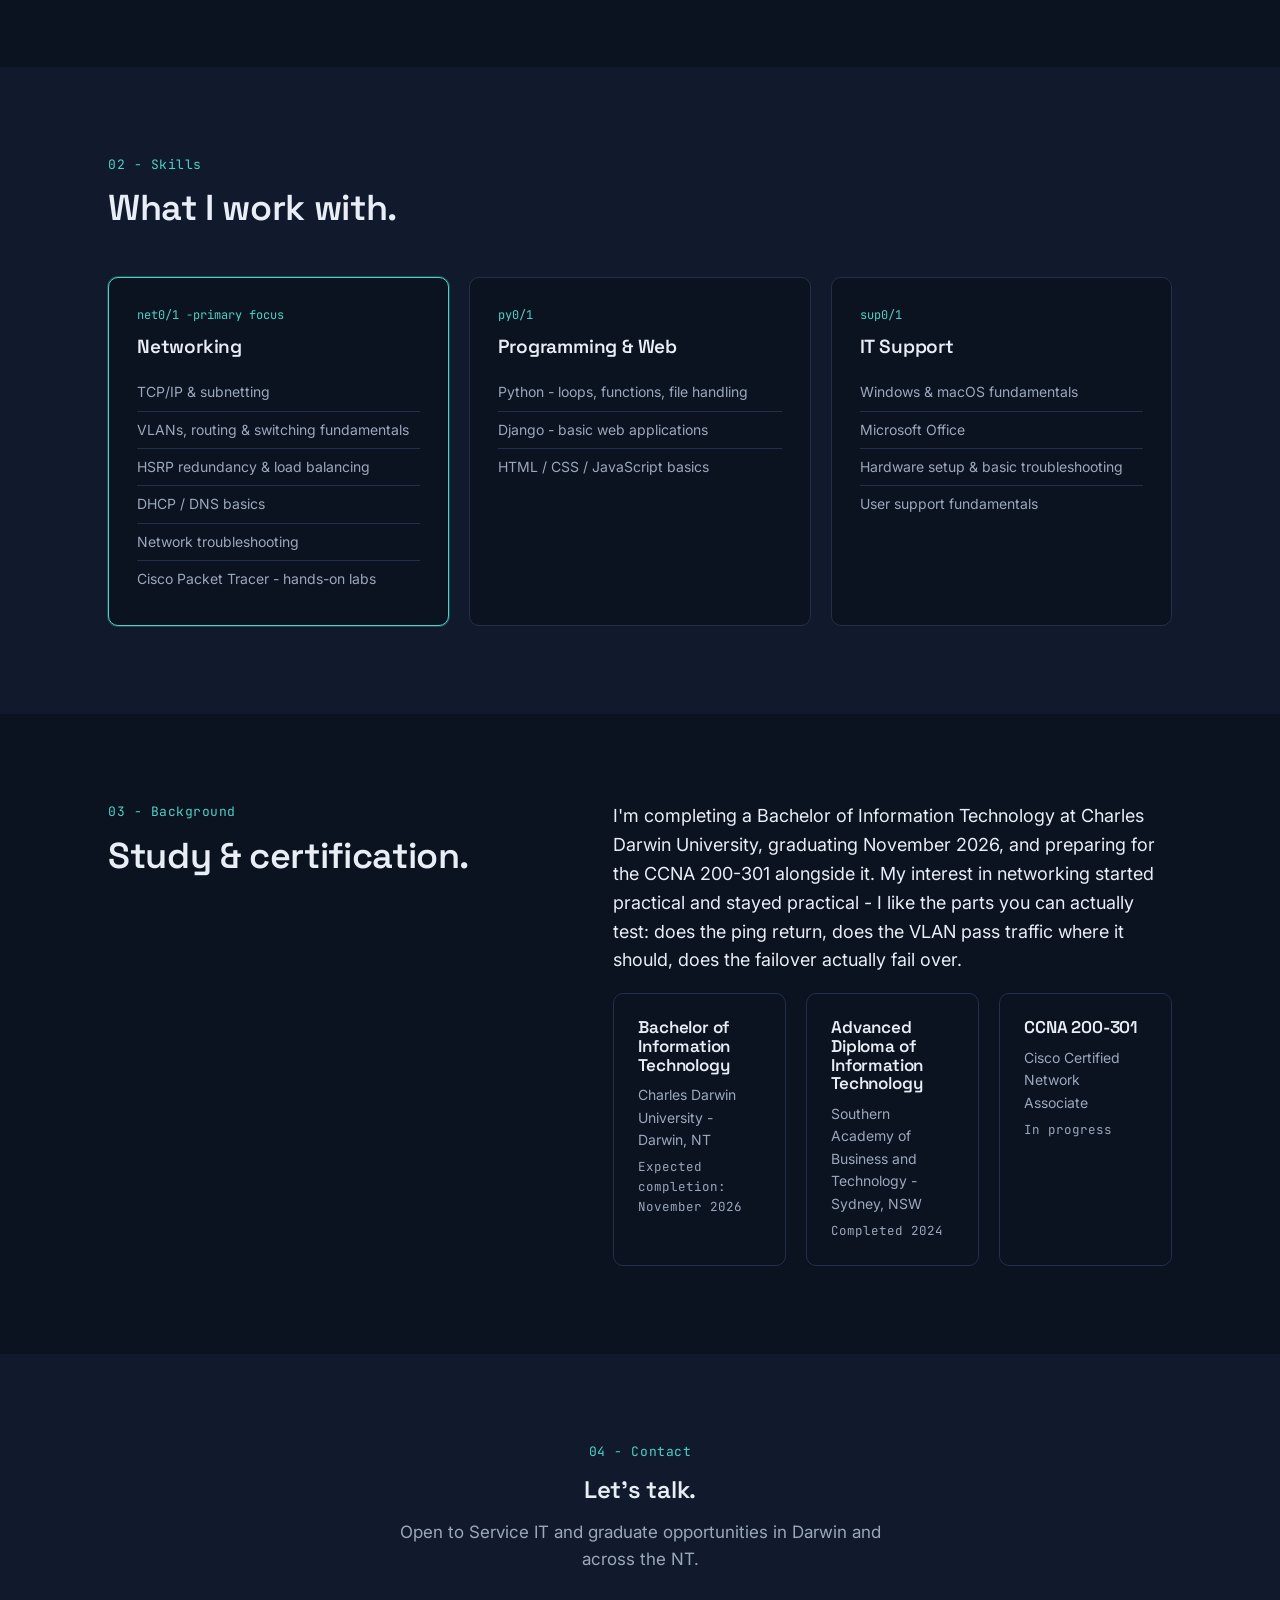
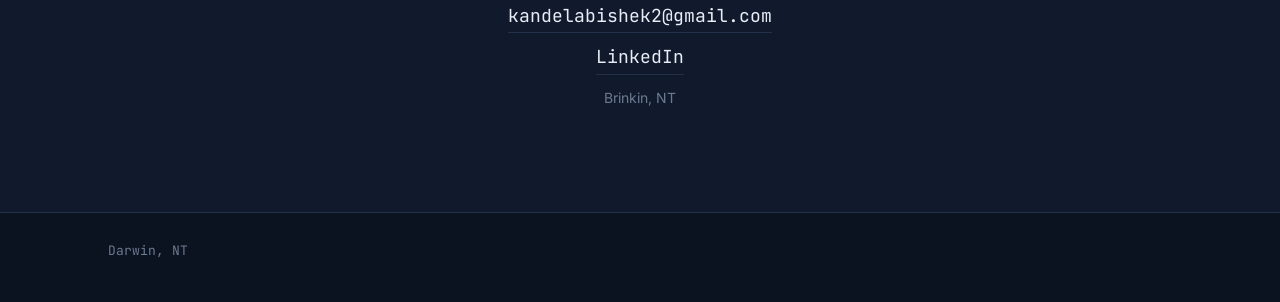
==== commit 111ae77c: "Added a card for second networking project" ====
--- a/index.html
+++ b/index.html
@@ -107,16 +107,17 @@
   </section>
 
   <!-- FEATURED PROJECT -->
-  <section id="project" class="section">
-    <div class="wrap">
-      <div class="section-head">
-        <p class="eyebrow">01 - Work</p>
-        <h2>What I've built.</h2>
-      </div>
-
-      <div class="project-panel">
-                <div class="project-image" data-topology-container>
-          <button type="button" class="topology-toggle" data-topology-toggle aria-expanded="false" aria-controls="topology-diagram">
+<section id="project" class="section">
+  <div class="wrap">
+    <div class="section-head">
+      <p class="eyebrow">01 — Work</p>
+      <h2>What I've built.</h2>
+    </div>
+
+    <div class="project-grid">
+      <div class="project-card project-card-featured">
+        <div class="project-image project-image-compact" data-topology-container>
+          <button type="button" class="topology-toggle" data-topology-toggle aria-expanded="false" aria-controls="topology-diagram-abhitech">
             <svg class="topology-toggle-icon" viewBox="0 0 20 20" aria-hidden="true">
               <path d="M5 7.5L10 12.5L15 7.5" fill="none" stroke="currentColor" stroke-width="1.8" stroke-linecap="round" stroke-linejoin="round"/>
             </svg>
@@ -124,76 +125,79 @@
           </button>
           <div class="topology-collapse">
             <div class="topology-collapse-inner">
-              <img id="topology-diagram" src="assets/abhitech-topology.png" alt="AbhiTech Solutions network topology built in Cisco Packet Tracer">
+              <img id="topology-diagram-abhitech" src="assets/abhitech-topology.png" alt="AbhiTech Solutions network topology built in Cisco Packet Tracer">
             </div>
           </div>
         </div>
 
-        <div class="project-summary">
-          <p class="project-status status-live">Live on GitHub</p>
-          <h3 class="project-title">AbhiTech Solutions - enterprise LAN build</h3>
-          <p>
-            A full three-tier network I designed and built from scratch in Cisco
-            Packet Tracer as part of my CCNA preparation - modelling a real
-            company across two buildings, seven VLANs, and a complete
-            172.16.0.0/16 VLSM addressing plan.
-          </p>
-          <ul class="project-points">
-            <li>Core / Distribution / Access hierarchical design with HSRP redundancy and per-VLAN load balancing</li>
-            <li>Port security, DHCP snooping, and Dynamic ARP Inspection on every access switch</li>
-            <li>Static NAT for a public-facing web server, PAT for all other internal traffic</li>
-            <li>Guest VLAN fully isolated from the internal LAN via ACLs, internet access only</li>
-            <li>Internal DNS, DHCP, file, and IoT servers</li>
-          </ul>
-          <div class="project-links">
-            <a href="https://github.com/abishek414/Abhitech_LAN" class="btn btn-outline">View on GitHub</a>
-          </div>
-        </div>
-
-        <div class="project-stats">
-          <div class="stat">
-            <p class="stat-num">6</p>
-            <p class="stat-label">Departments</p>
-          </div>
-          <div class="stat">
-            <p class="stat-num">2</p>
-            <p class="stat-label">Buildings</p>
-          </div>
-          <div class="stat">
-            <p class="stat-num">/16</p>
-            <p class="stat-label">VLSM base</p>
-          </div>
-          <div class="stat">
-            <p class="stat-num">3</p>
-            <p class="stat-label">Tier design</p>
-          </div>
-        </div>
-      </div>
-      <div class="project-grid">
-        <div class="project-card">
-          <p class="project-status status-live">Live</p>
-          <h3>This portfolio site</h3>
-          <p class="project-card-desc">
-            The site you're on right now - hand-built with HTML, CSS, and
-            vanilla JavaScript, hosted on GitHub Pages.
-          </p>
-          <a href="https://github.com/abishek414/Personal_Portfolio" class="project-card-link">View on GitHub > </a>
-        </div>
-      
-       <div class="project-card">
+        <p class="project-status status-live">Live</p>
+        <h3>AbhiTech Solutions - Enterprise LAN build</h3>
+        <p class="project-card-desc">
+          A three-tier enterprise LAN built in Cisco Packet Tracer for my
+          CCNA prep, modelling a real company across two buildings.
+        </p>
+        <ul class="project-points project-points-compact">
+          <li>Core / Distribution / Access hierarchy with HSRP redundancy</li>
+          <li>Port security, DHCP snooping, and Dynamic ARP Inspection</li>
+          <li>Static NAT and PAT, with a fully isolated guest VLAN</li>
+        </ul>
+        <a href="https://github.com/abishek414/Abhitech_LAN" class="project-card-link">View on GitHub ></a>
+      </div>
+
+      <div class="project-card project-card-featured">
+        <div class="project-image project-image-compact" data-topology-container>
+          <button type="button" class="topology-toggle" data-topology-toggle aria-expanded="false" aria-controls="topology-diagram-schools">
+            <svg class="topology-toggle-icon" viewBox="0 0 20 20" aria-hidden="true">
+              <path d="M5 7.5L10 12.5L15 7.5" fill="none" stroke="currentColor" stroke-width="1.8" stroke-linecap="round" stroke-linejoin="round"/>
+            </svg>
+            <span class="topology-toggle-label">Show topology diagram</span>
+          </button>
+          <div class="topology-collapse">
+            <div class="topology-collapse-inner">
+              <img id="topology-diagram-schools" src="assets/nt-schools-topology.png" alt="Multi-school WAN topology built in Cisco Packet Tracer">
+            </div>
+          </div>
+        </div>
+
+        <p class="project-status status-live">Live</p>
+        <h3>Multi-school WAN build</h3>
+        <p class="project-card-desc">
+          A Packet Tracer lab connecting several school campuses to a
+          central office over secure site-to-site tunnels.
+        </p>
+        <ul class="project-points project-points-compact">
+          <li>GRE over IPsec tunnels between every campus and the central office</li>
+          <li>OSPF routing running across the GRE tunnels</li>
+          <li>Secure Remote login only by Admin from  headquarter</li>
+        </ul>
+        <a href="https://github.com/abishek414/NT_Schools_LAN" class="project-card-link">View on GitHub -></a>
+      </div>
+
+      <div class="project-card">
+        <p class="project-status status-live">Live</p>
+        <h3>This portfolio site</h3>
+        <p class="project-card-desc">
+          The site you're on right now - hand-built with HTML, CSS, and
+          vanilla JavaScript, hosted on GitHub Pages.
+        </p>
+        <a href="https://github.com/abishek414/Personal_Portfolio" class="project-card-link">View on GitHub -></a>
+      </div>
+
+      <div class="project-card">
         <p class="project-status status-live">Live</p>
         <h3>Django project</h3>
         <p class="project-card-desc">
-          A Python/Django web application, building on the fundamentals
-          listed under Programming &amp; Web.
-        </p>
-      <div class="project-card-links">
-       <a href="https://github.com/abishek414/Inventory_Management_System" class="project-card-link">View on GitHub ></a>
-       <a href="https://inventorymanagement.pythonanywhere.com" class="project-card-link" target="_blank" rel="noopener noreferrer">View Live Demo > </a>
+          A Django-based inventory management system for tracking stock -
+          built with Python, Django, and a relational database, with full CRUD
+          functionality for managing products, their location and stock records.
+        </p>
+        <div class="project-card-links">
+          <a href="https://github.com/abishek414/Inventory_Management_System" class="project-card-link">View on GitHub -></a>
+          <a href="https://inventorymanagement.pythonanywhere.com" class="project-card-link" target="_blank" rel="noopener noreferrer">View Live Demo -></a>
+        </div>
       </div>
     </div>
   </div>
- </div>
 </section>
 
   <!-- SKILLS -->
--- a/style.css
+++ b/style.css
@@ -625,9 +625,22 @@
 }
 .project-grid {
   display: grid;
-  grid-template-columns: repeat(3, 1fr);
+  grid-template-columns: repeat(2, 1fr);
   gap: 20px;
   margin-top: 20px;
+}
+
+.project-image-compact {
+  margin-bottom: 20px;
+}
+
+.project-points-compact {
+  margin: 14px 0 18px;
+}
+
+.project-points-compact li {
+  padding: 7px 0 7px 20px;
+  font-size: 14px;
 }
 
 .project-card {
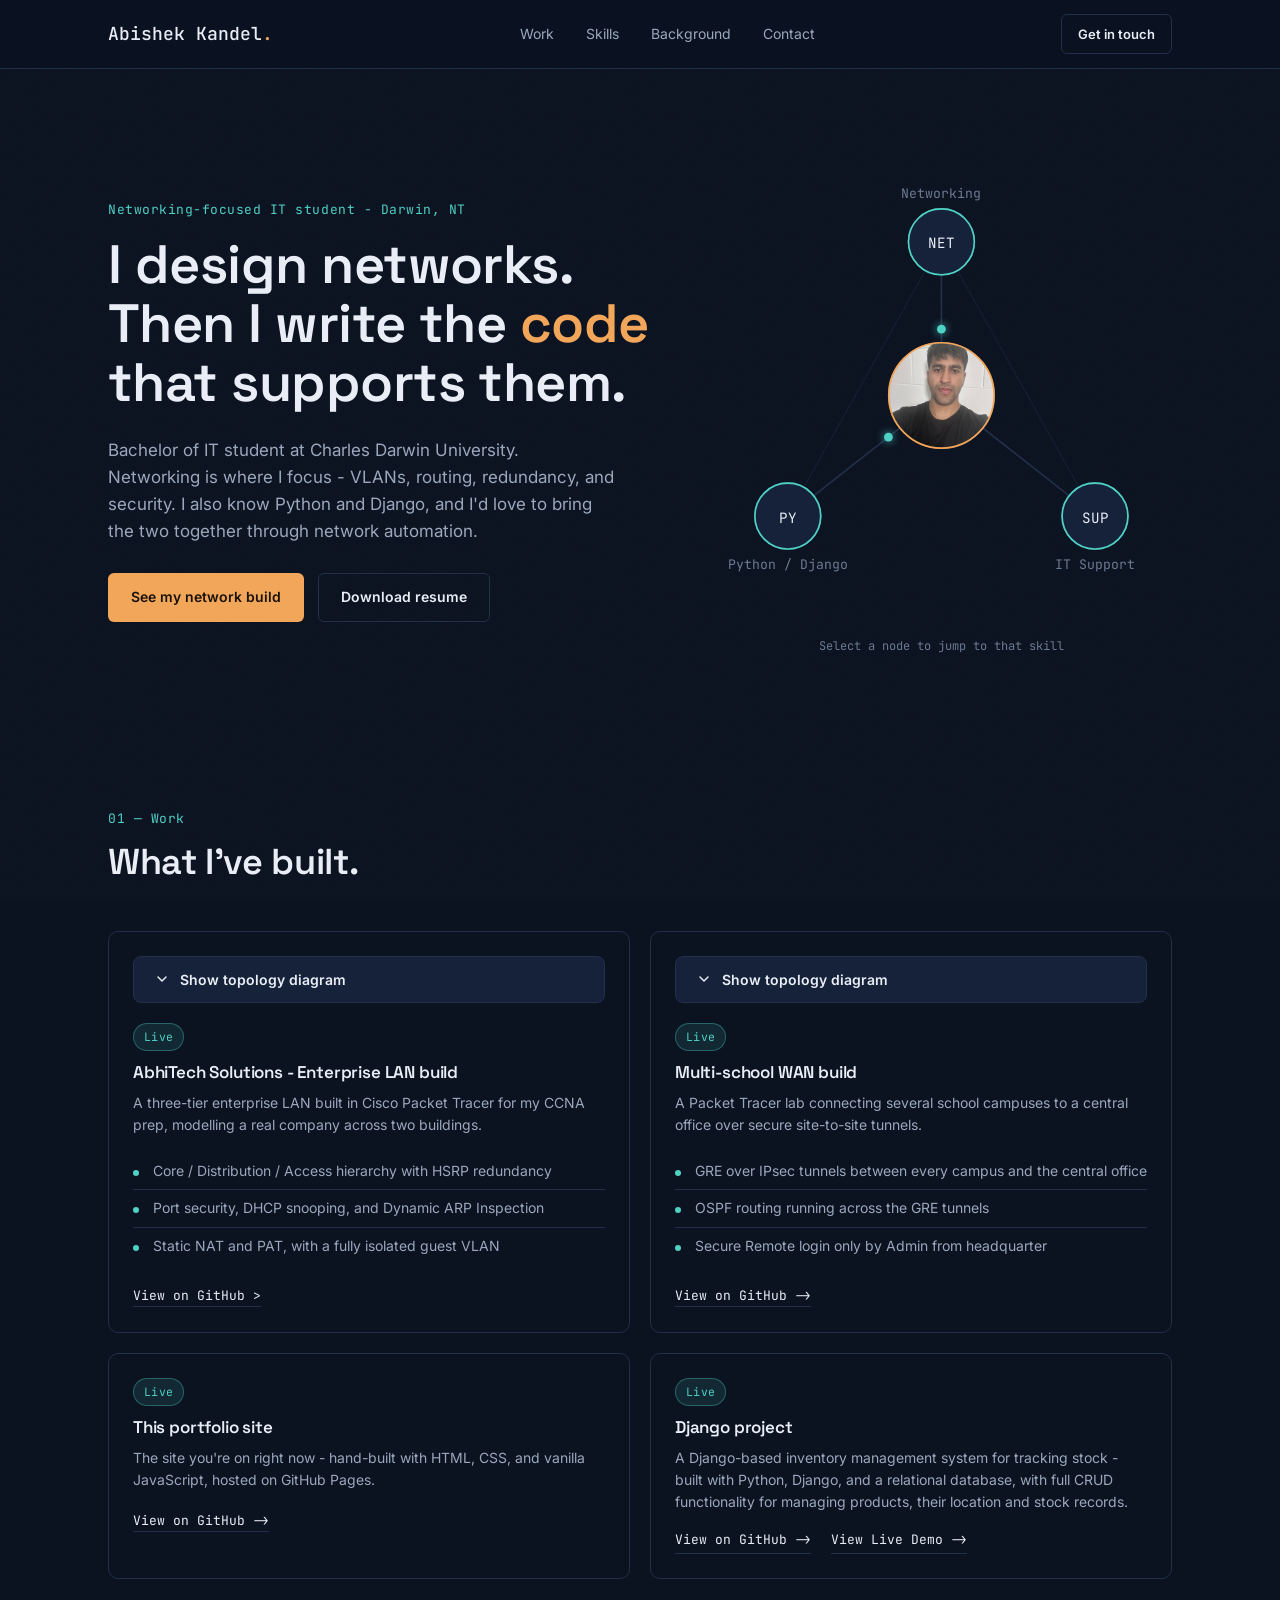
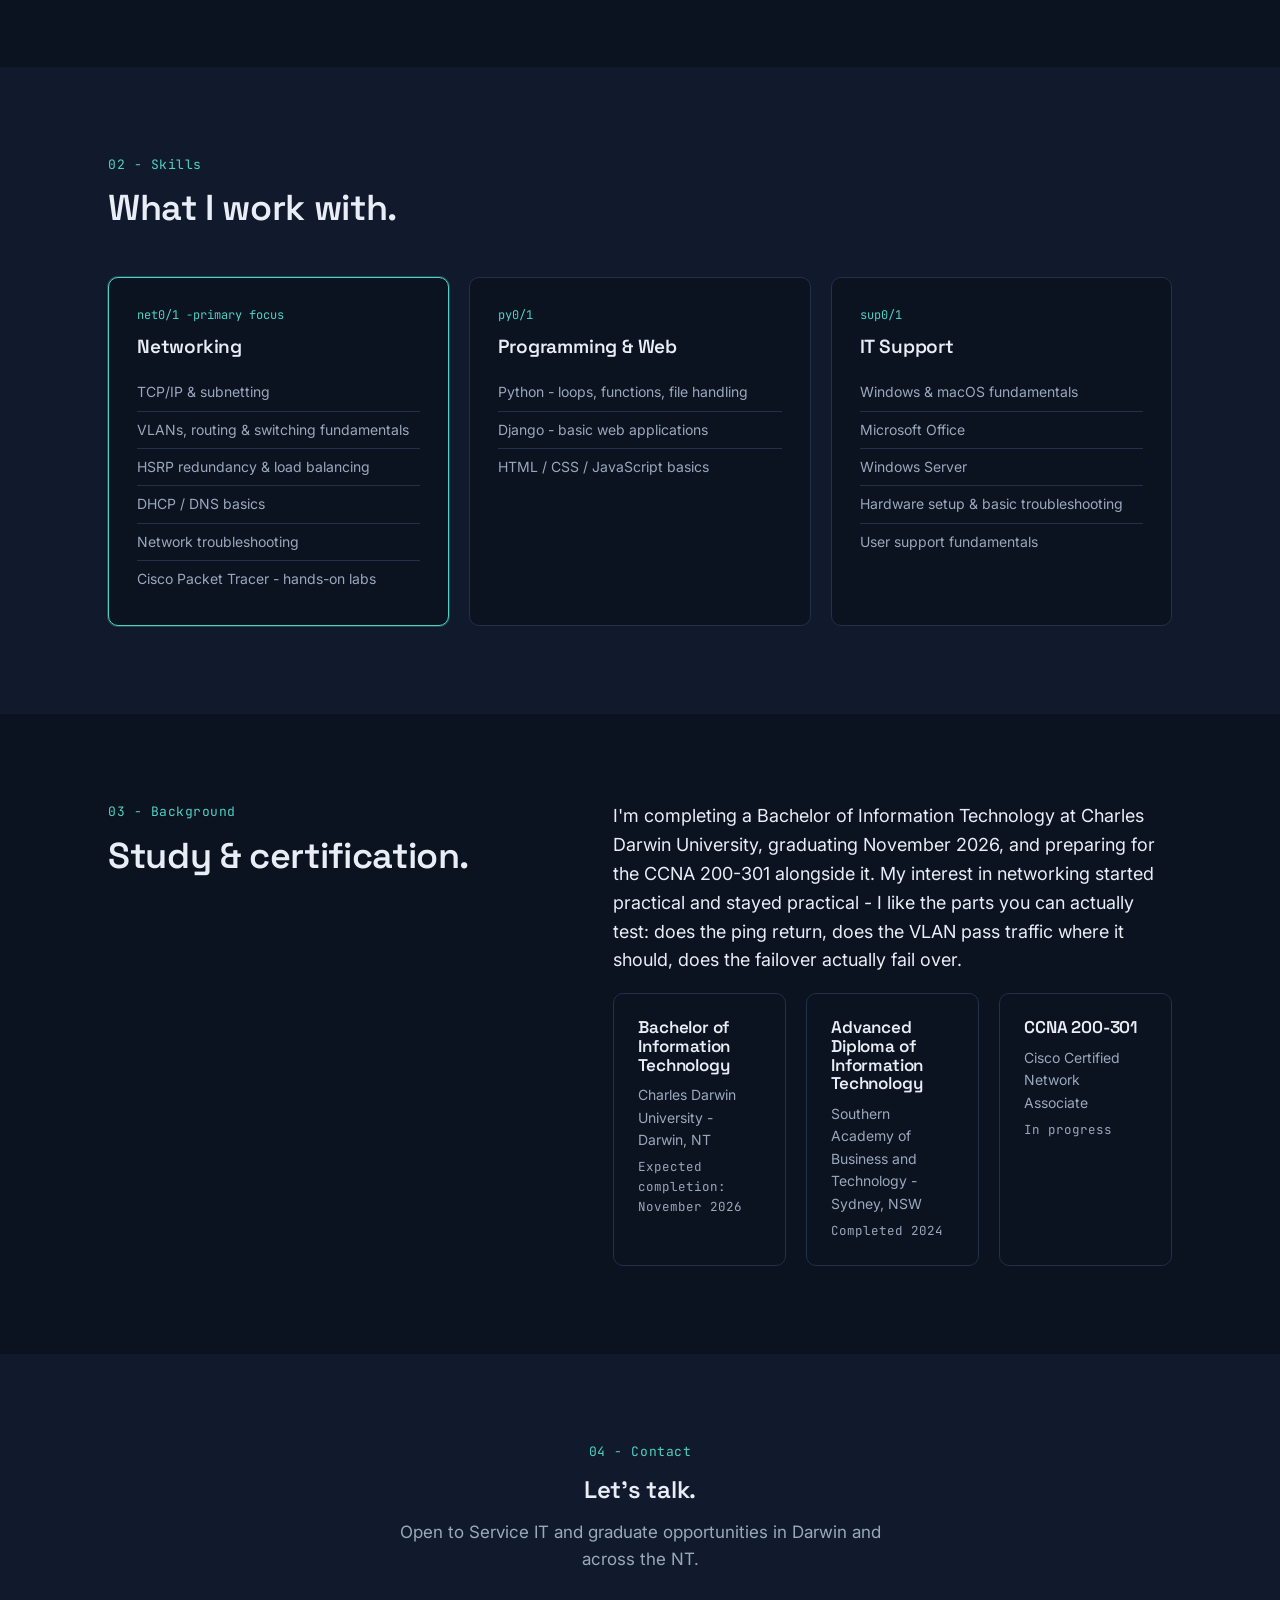
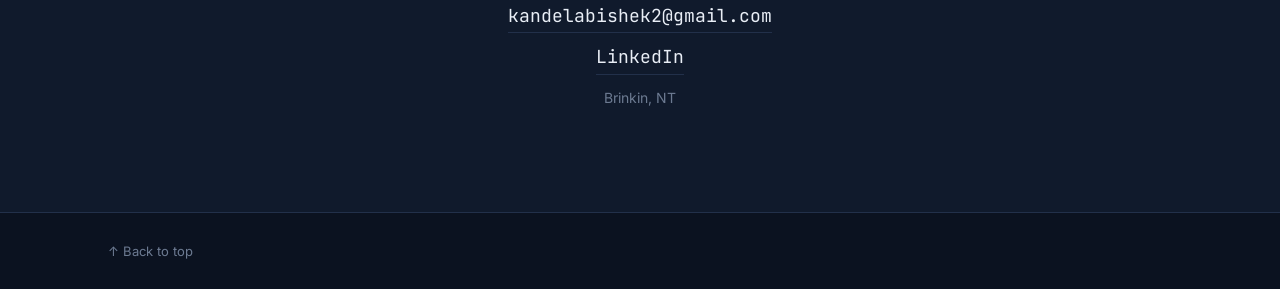
==== commit eb73b560: "Changed footer and added resume page" ====
--- a/index.html
+++ b/index.html
@@ -37,20 +37,19 @@
         <p class="eyebrow">Networking-focused IT student - Darwin, NT</p>
         <h1>I design networks.<br>Then I write the <span class="accent">code</span><br>that supports them.</h1>
         <p class="hero-lead">
-          Bachelor of IT student at Charles Darwin University, currently
-          preparing for the CCNA 200-301. Networking is where I focus -
+          Bachelor of IT student at Charles Darwin University. Networking is where I focus -
           VLANs, routing, redundancy, and security. I also know Python and
           Django, and I'd love to bring the two together through network
           automation.
         </p>
         <div class="hero-actions">
           <a href="#project" class="btn btn-primary">See my network build</a>
-          <a href="assets/ABISHEK KANDEL.pdf" class="btn btn-outline" download>Download resume</a>
+          <a href="resume.html" class="btn btn-outline">Download resume</a>
         </div>
       </div>
 
       <div class="hero-diagram">
-        <svg viewBox="0 0 420 420" class="topology" role="img" aria-label="Diagram connecting Abhi to Networking, Python, and IT Support — select a node to jump to that skill">
+        <svg viewBox="0 0 420 420" class="topology" role="img" aria-label="Diagram connecting Abhi to Networking, Python, and IT Support - select a node to jump to that skill">
           <defs>
            <clipPath id="avatar-clip">
             <circle cx="210" cy="210" r="48" />
@@ -238,6 +237,7 @@
           <ul>
             <li>Windows &amp; macOS fundamentals</li>
             <li>Microsoft Office</li>
+            <li>Windows Server</li>
             <li>Hardware setup &amp; basic troubleshooting</li>
             <li>User support fundamentals</li>
           </ul>
@@ -304,7 +304,7 @@
 
 <footer class="site-footer">
   <div class="wrap footer-inner">
-    <p class="footer-mono">Darwin, NT</p>
+    <a href="#top" class="footer-mono">&uarr; Back to top</a>
   </div>
 </footer>
 
--- a/style.css
+++ b/style.css
@@ -795,4 +795,11 @@
   color: var(--text-faint);
   font-size: 13px;
 }
-.footer-mono { font-family: var(--font-mono); }
+.footer-mono {
+  transition: color 0.15s ease;
+}
+@media (hover: hover) and (pointer: fine) {
+  .footer-mono:hover {
+    color: var(--accent);
+  }
+}
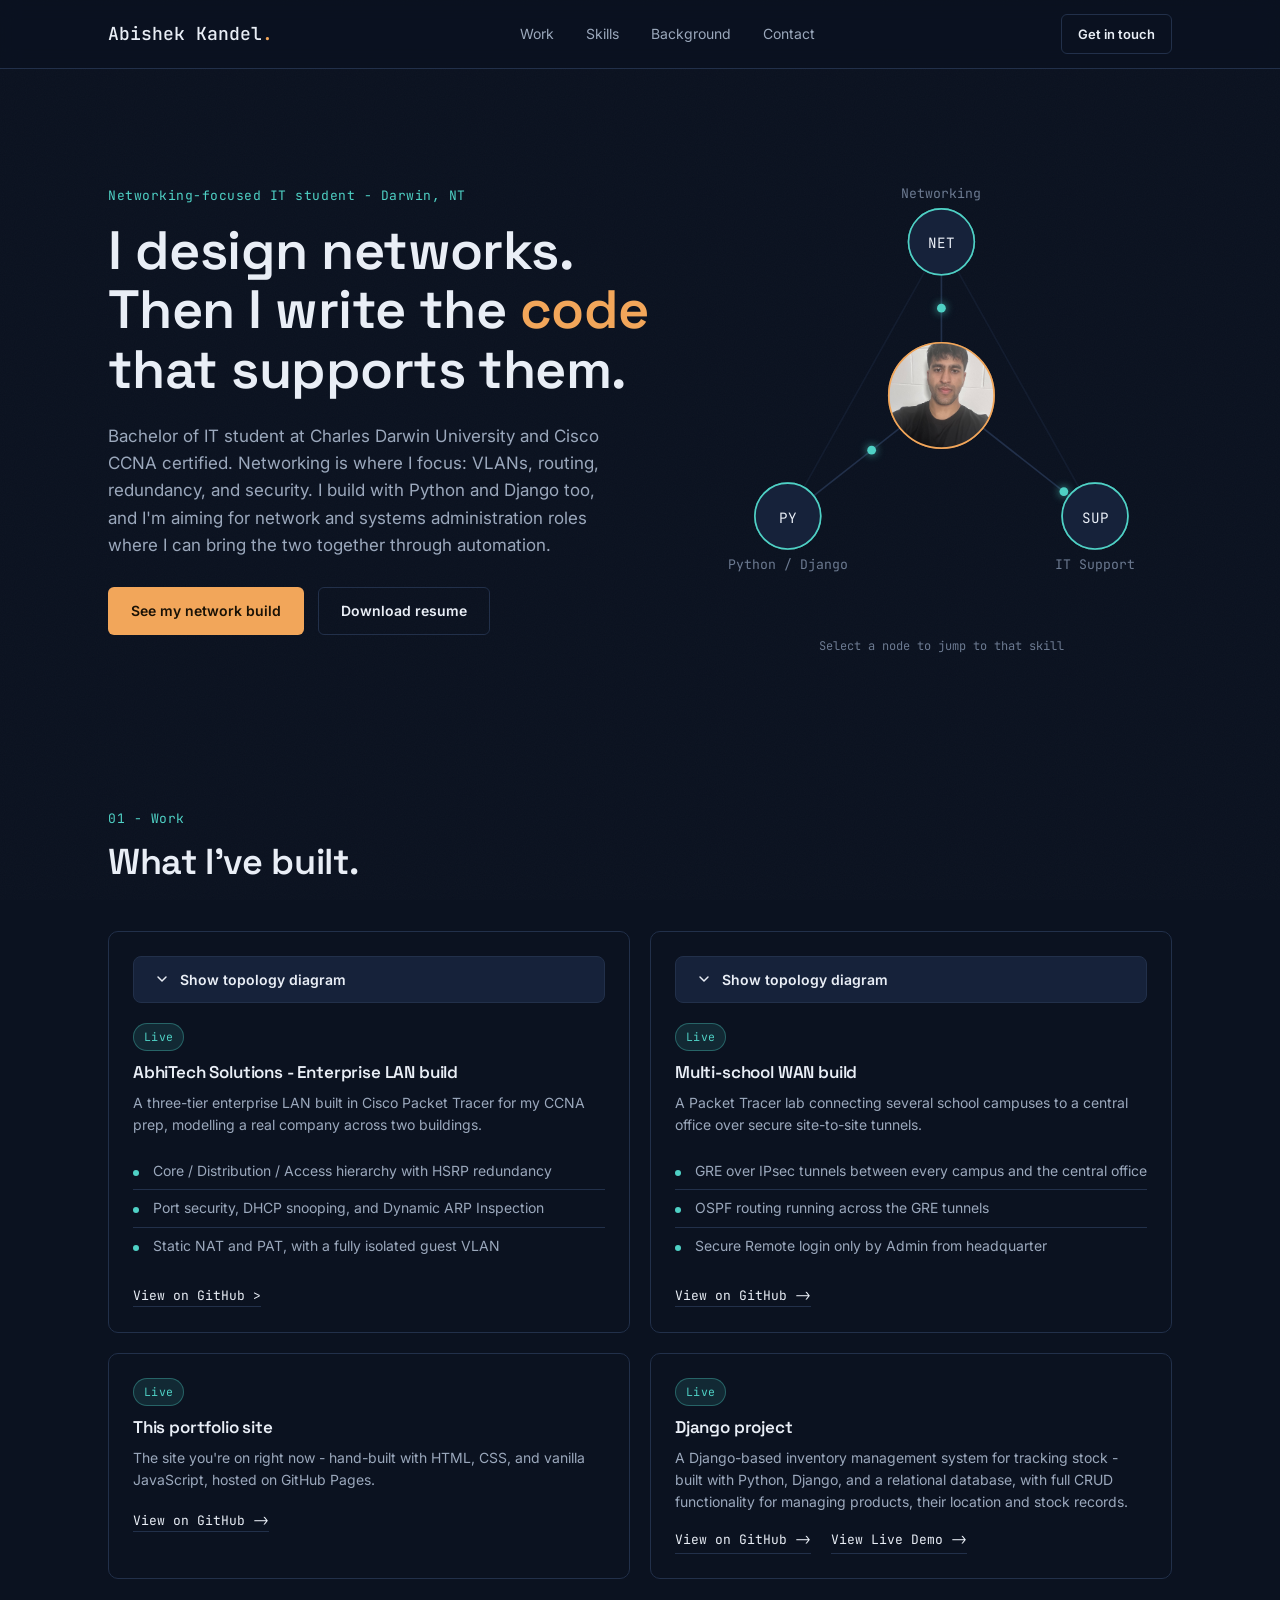
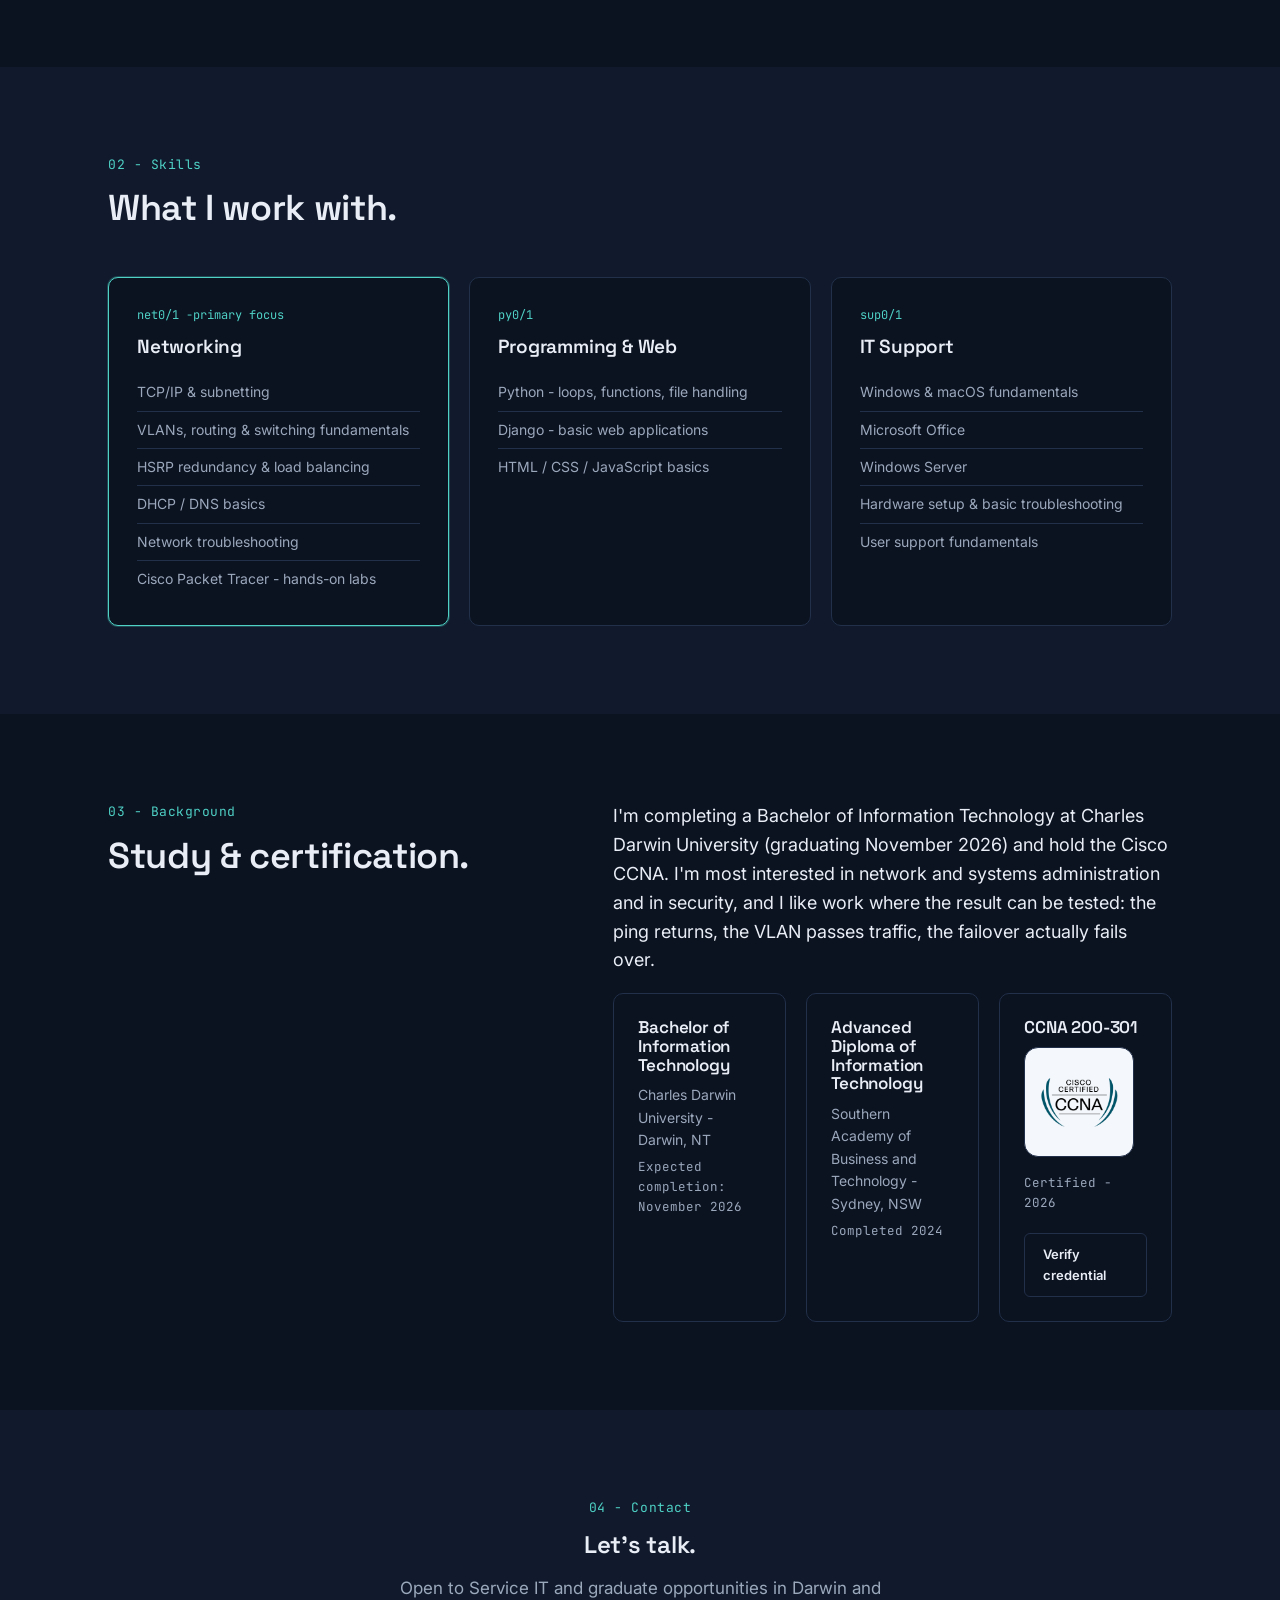
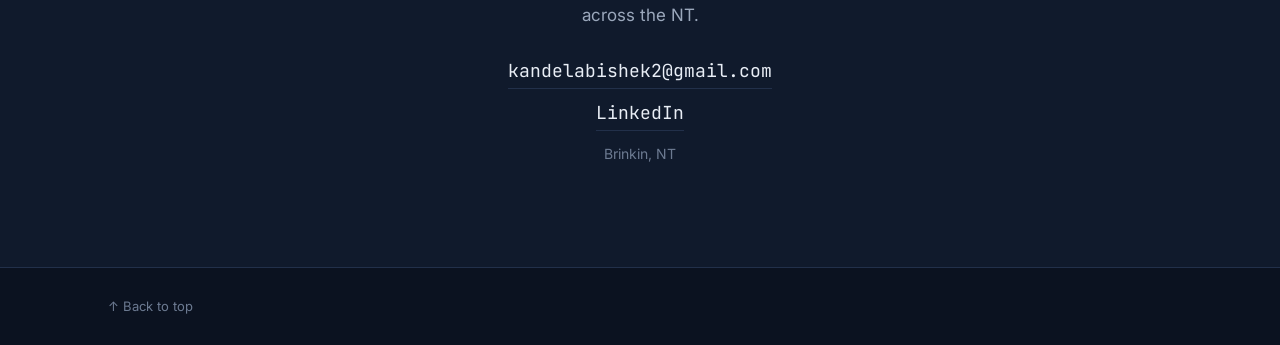
==== commit 0bf99479: "Add CCNA certification badge" ====
--- a/index.html
+++ b/index.html
@@ -37,10 +37,11 @@
         <p class="eyebrow">Networking-focused IT student - Darwin, NT</p>
         <h1>I design networks.<br>Then I write the <span class="accent">code</span><br>that supports them.</h1>
         <p class="hero-lead">
-          Bachelor of IT student at Charles Darwin University. Networking is where I focus -
-          VLANs, routing, redundancy, and security. I also know Python and
-          Django, and I'd love to bring the two together through network
-          automation.
+          Bachelor of IT student at Charles Darwin University and Cisco CCNA
+          certified. Networking is where I focus: VLANs, routing, redundancy,
+          and security. I build with Python and Django too, and I'm aiming
+          for network and systems administration roles where I can bring the
+          two together through automation.
         </p>
         <div class="hero-actions">
           <a href="#project" class="btn btn-primary">See my network build</a>
@@ -109,7 +110,7 @@
 <section id="project" class="section">
   <div class="wrap">
     <div class="section-head">
-      <p class="eyebrow">01 — Work</p>
+      <p class="eyebrow">01 - Work</p>
       <h2>What I've built.</h2>
     </div>
 
@@ -256,11 +257,10 @@
       <div class="about-body">
         <p>
           I'm completing a Bachelor of Information Technology at Charles Darwin
-          University, graduating November 2026, and preparing for the CCNA
-          200-301 alongside it. My interest in networking started practical
-          and stayed practical - I like the parts you can actually test: does
-          the ping return, does the VLAN pass traffic where it should, does
-          the failover actually fail over.
+          University (graduating November 2026) and hold the Cisco CCNA. I'm most
+          interested in network and systems administration and in security, and I
+          like work where the result can be tested: the ping returns, the VLAN
+          passes traffic, the failover actually fails over.
         </p>
 
         <div class="edu-grid">
@@ -274,10 +274,15 @@
             <p class="edu-sub">Southern Academy of Business and Technology - Sydney, NSW</p>
             <p class="edu-date">Completed 2024</p>
           </div>
-          <div class="edu-card">
-            <h3>CCNA 200-301</h3>
-            <p class="edu-sub">Cisco Certified Network Associate</p>
-            <p class="edu-date">In progress</p>
+            <div class="edu-card edu-card-cert">
+              <h3>CCNA 200-301</h3>
+              <img class="cert-badge" src="assets/ccna-badge.png" alt="Cisco Certified CCNA badge">
+              
+              <p class="edu-date">Certified - 2026</p>
+              <a href="https://www.credly.com/badges/32969df9-1d10-4612-9668-bd08989cf61e/public_url"
+              class="btn btn-outline cert-btn"
+              target="_blank" rel="noopener noreferrer">Verify credential</a>
+            </div>
           </div>
         </div>
       </div>
--- a/style.css
+++ b/style.css
@@ -738,6 +738,31 @@
   margin: 0;
 }
 
+edu-card-cert {
+  display: flex;
+  flex-direction: column;
+}
+.edu-card-cert .cert-badge {
+  width: 110px;
+  height: 110px;
+  object-fit: contain;
+  display: block;
+  margin-bottom: 16px;
+  padding: 10px;
+  background: #F4F7FB;
+  border-radius: 14px;
+  border: 1px solid var(--border);
+}
+.edu-card-cert .cert-btn {
+  margin-top: auto;
+  align-self: flex-start;
+  font-size: 13px;
+  padding: 10px 18px;
+}
+.edu-card-cert .edu-date {
+  margin-bottom: 20px;
+}
+
 @media (max-width: 860px) {
   .edu-grid { grid-template-columns: 1fr; }
 }
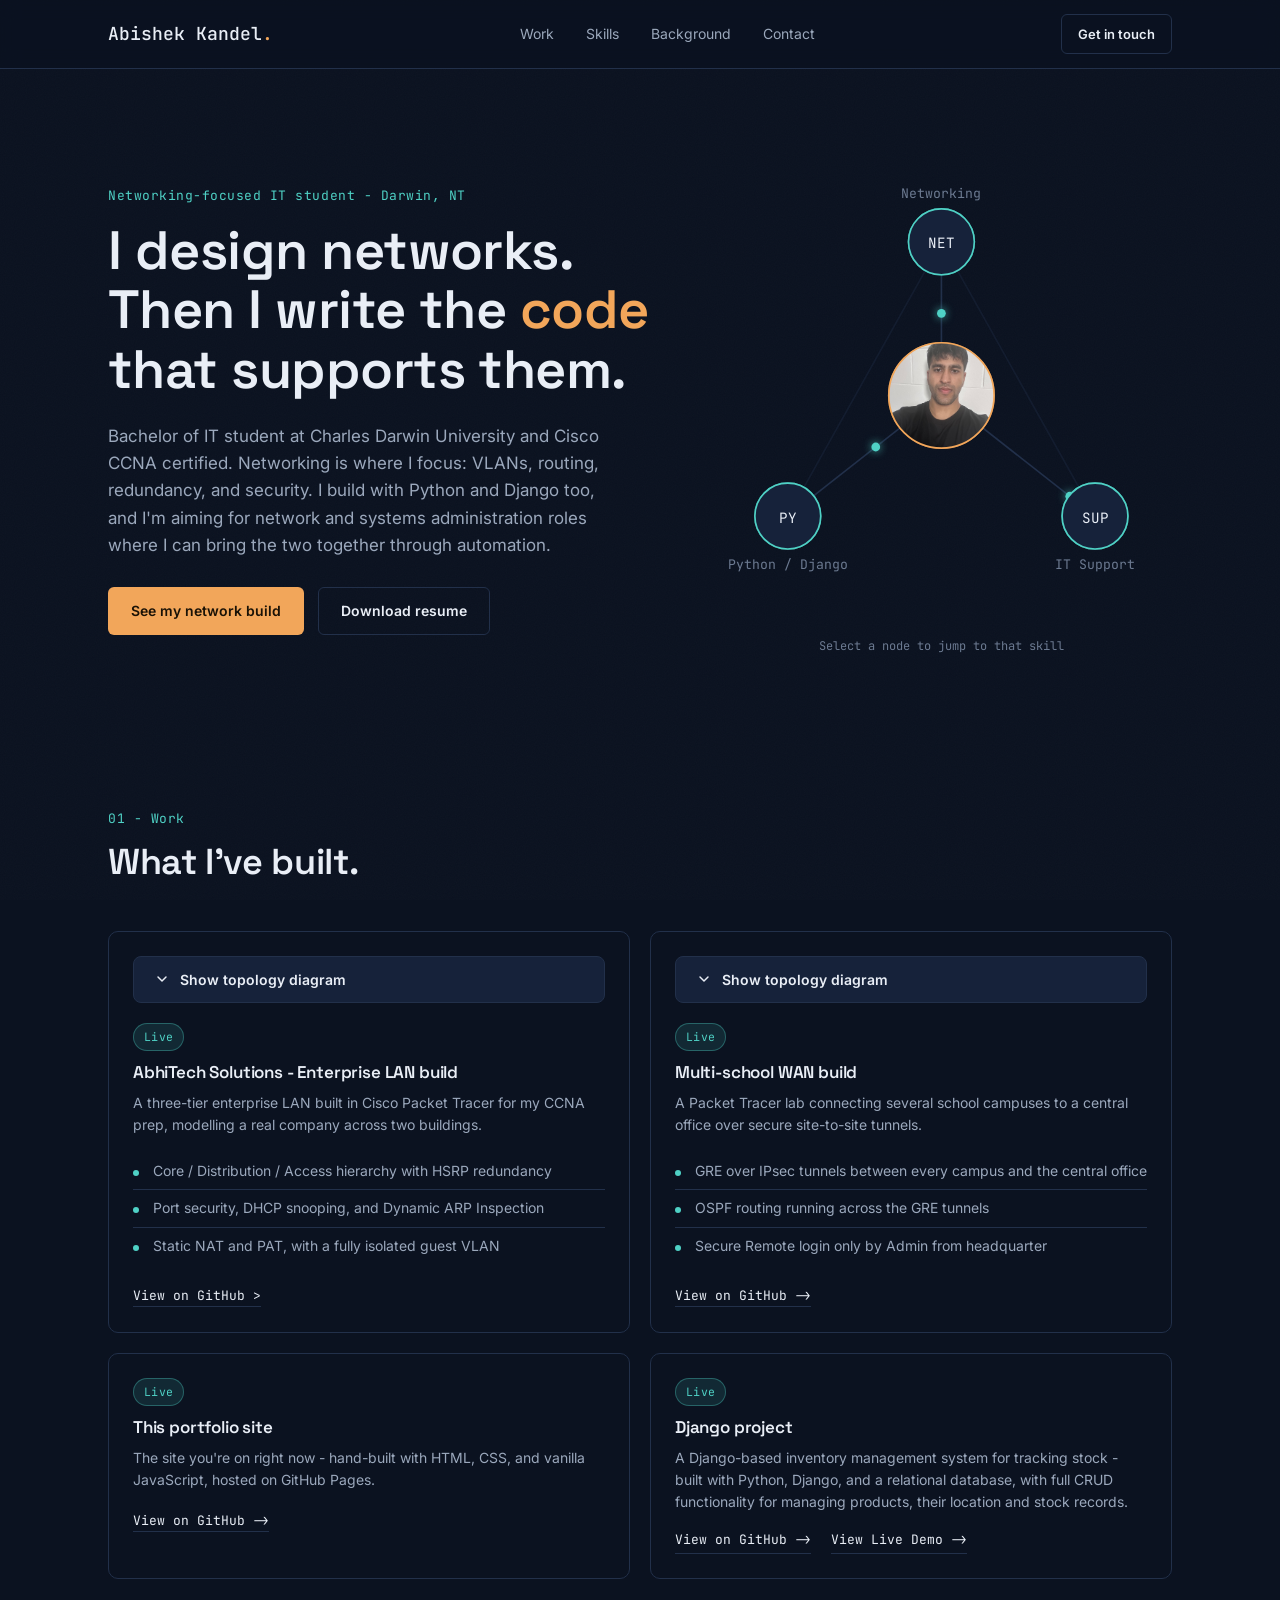
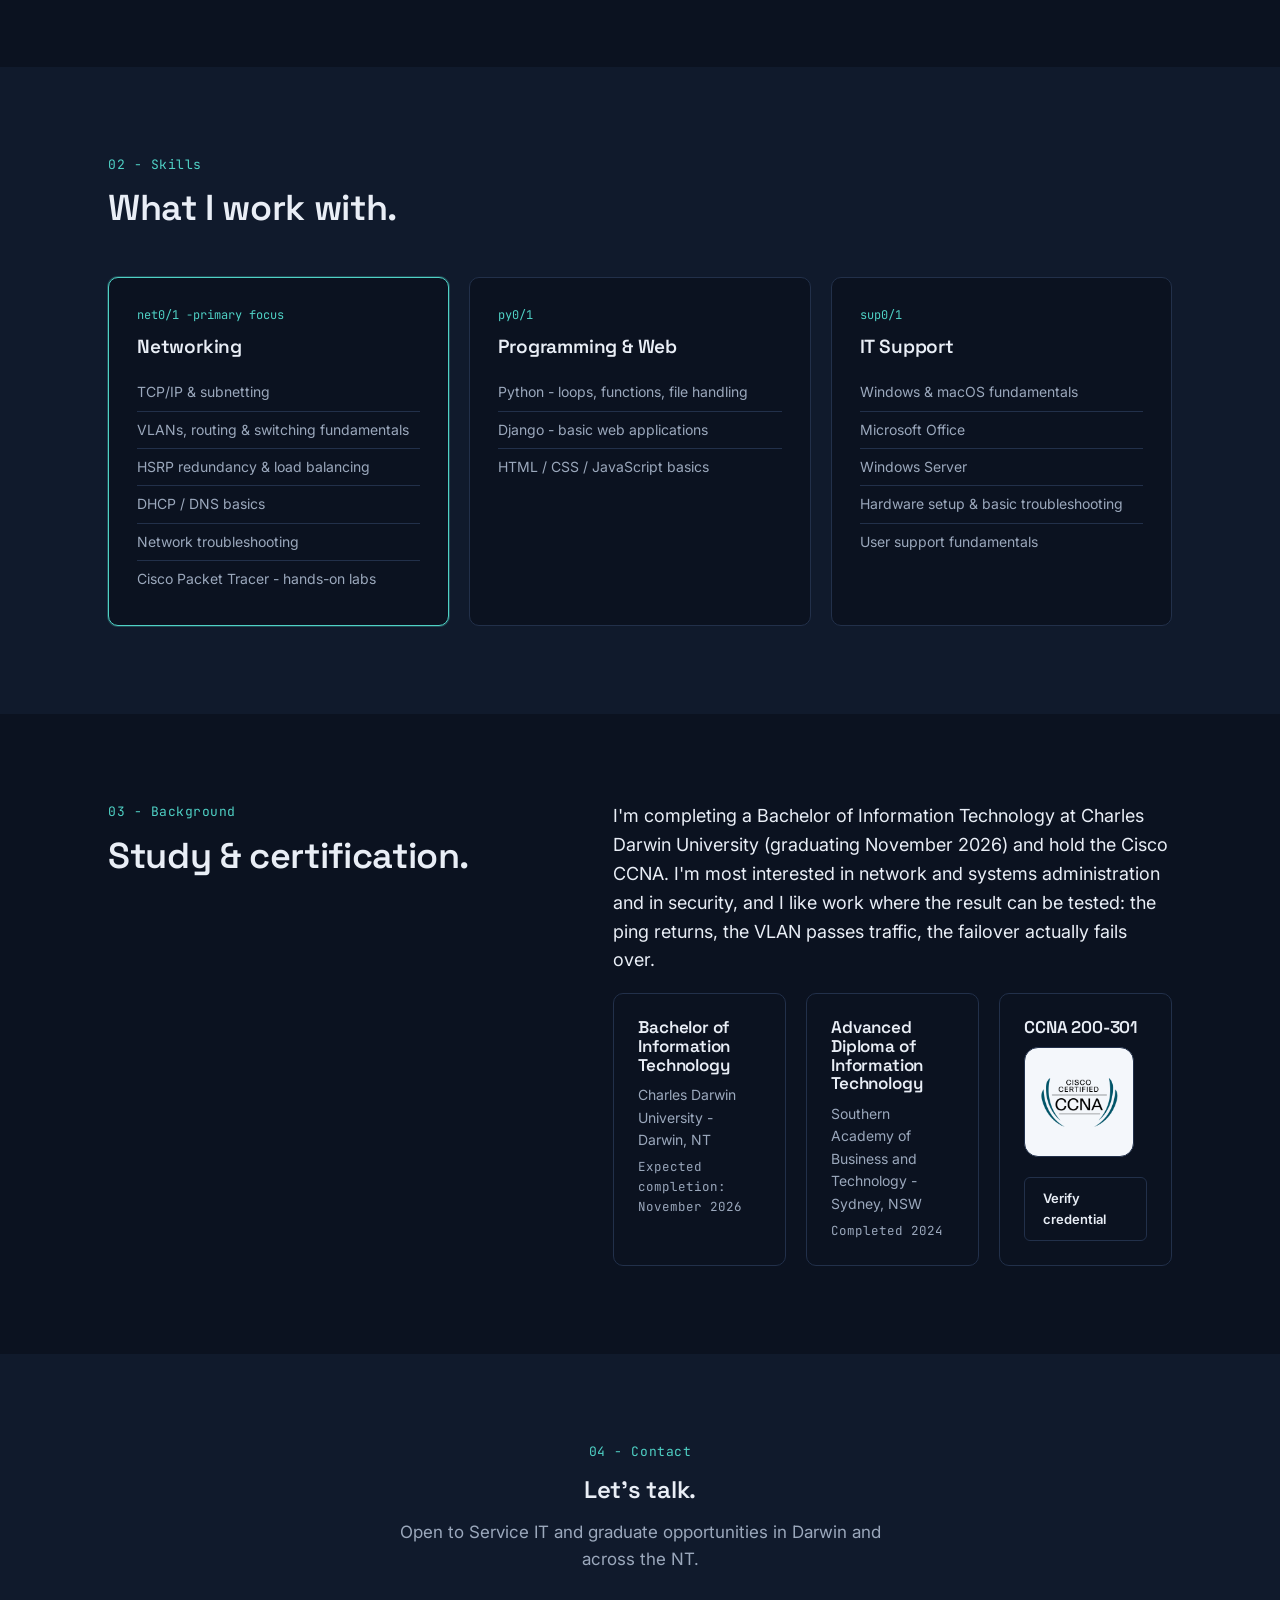
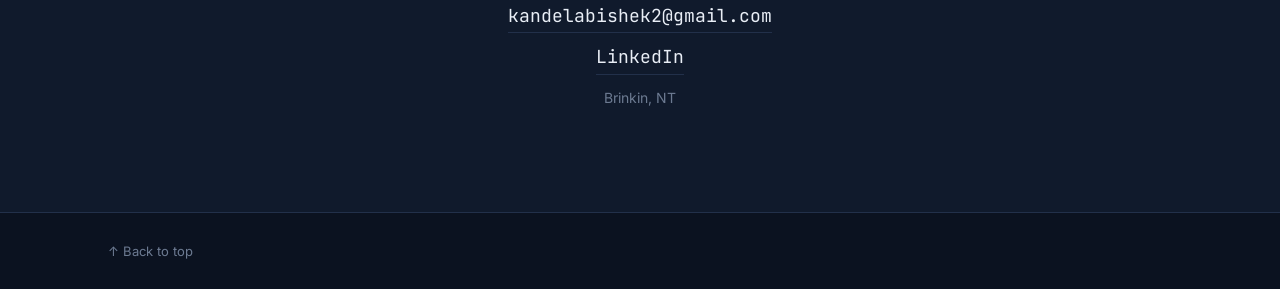
==== commit 4d77221e: "Minor badge fix" ====
--- a/index.html
+++ b/index.html
@@ -277,8 +277,6 @@
             <div class="edu-card edu-card-cert">
               <h3>CCNA 200-301</h3>
               <img class="cert-badge" src="assets/ccna-badge.png" alt="Cisco Certified CCNA badge">
-              
-              <p class="edu-date">Certified - 2026</p>
               <a href="https://www.credly.com/badges/32969df9-1d10-4612-9668-bd08989cf61e/public_url"
               class="btn btn-outline cert-btn"
               target="_blank" rel="noopener noreferrer">Verify credential</a>
--- a/style.css
+++ b/style.css
@@ -738,7 +738,7 @@
   margin: 0;
 }
 
-edu-card-cert {
+.edu-card-cert {
   display: flex;
   flex-direction: column;
 }
@@ -749,7 +749,7 @@
   display: block;
   margin-bottom: 16px;
   padding: 10px;
-  background: #F4F7FB;
+  background-color: #F4F7FB;
   border-radius: 14px;
   border: 1px solid var(--border);
 }
@@ -759,8 +759,45 @@
   font-size: 13px;
   padding: 10px 18px;
 }
-.edu-card-cert .edu-date {
-  margin-bottom: 20px;
+
+@media (max-width: 860px) {
+  .edu-card-cert {
+    display: grid;
+    grid-template-columns: 88px 1fr;
+    column-gap: 16px;
+    align-items: center;
+  }
+  .edu-card-cert .cert-badge {
+    grid-column: 1;
+    grid-row: 1;
+    width: 88px;
+    height: 88px;
+    margin: 0;
+  }
+  .edu-card-cert h3 {
+    grid-column: 2;
+    grid-row: 1;
+    margin: 0;
+  }
+  .edu-card-cert .cert-btn {
+    grid-column: 1 / -1;
+    grid-row: 2;
+    align-self: stretch;
+    text-align: center;
+    margin-top: 18px;
+  }
+}
+
+@media (max-width: 480px) {
+  .edu-card-cert {
+    grid-template-columns: 72px 1fr;
+    column-gap: 14px;
+  }
+  .edu-card-cert .cert-badge {
+    width: 72px;
+    height: 72px;
+    padding: 8px;
+  }
 }
 
 @media (max-width: 860px) {
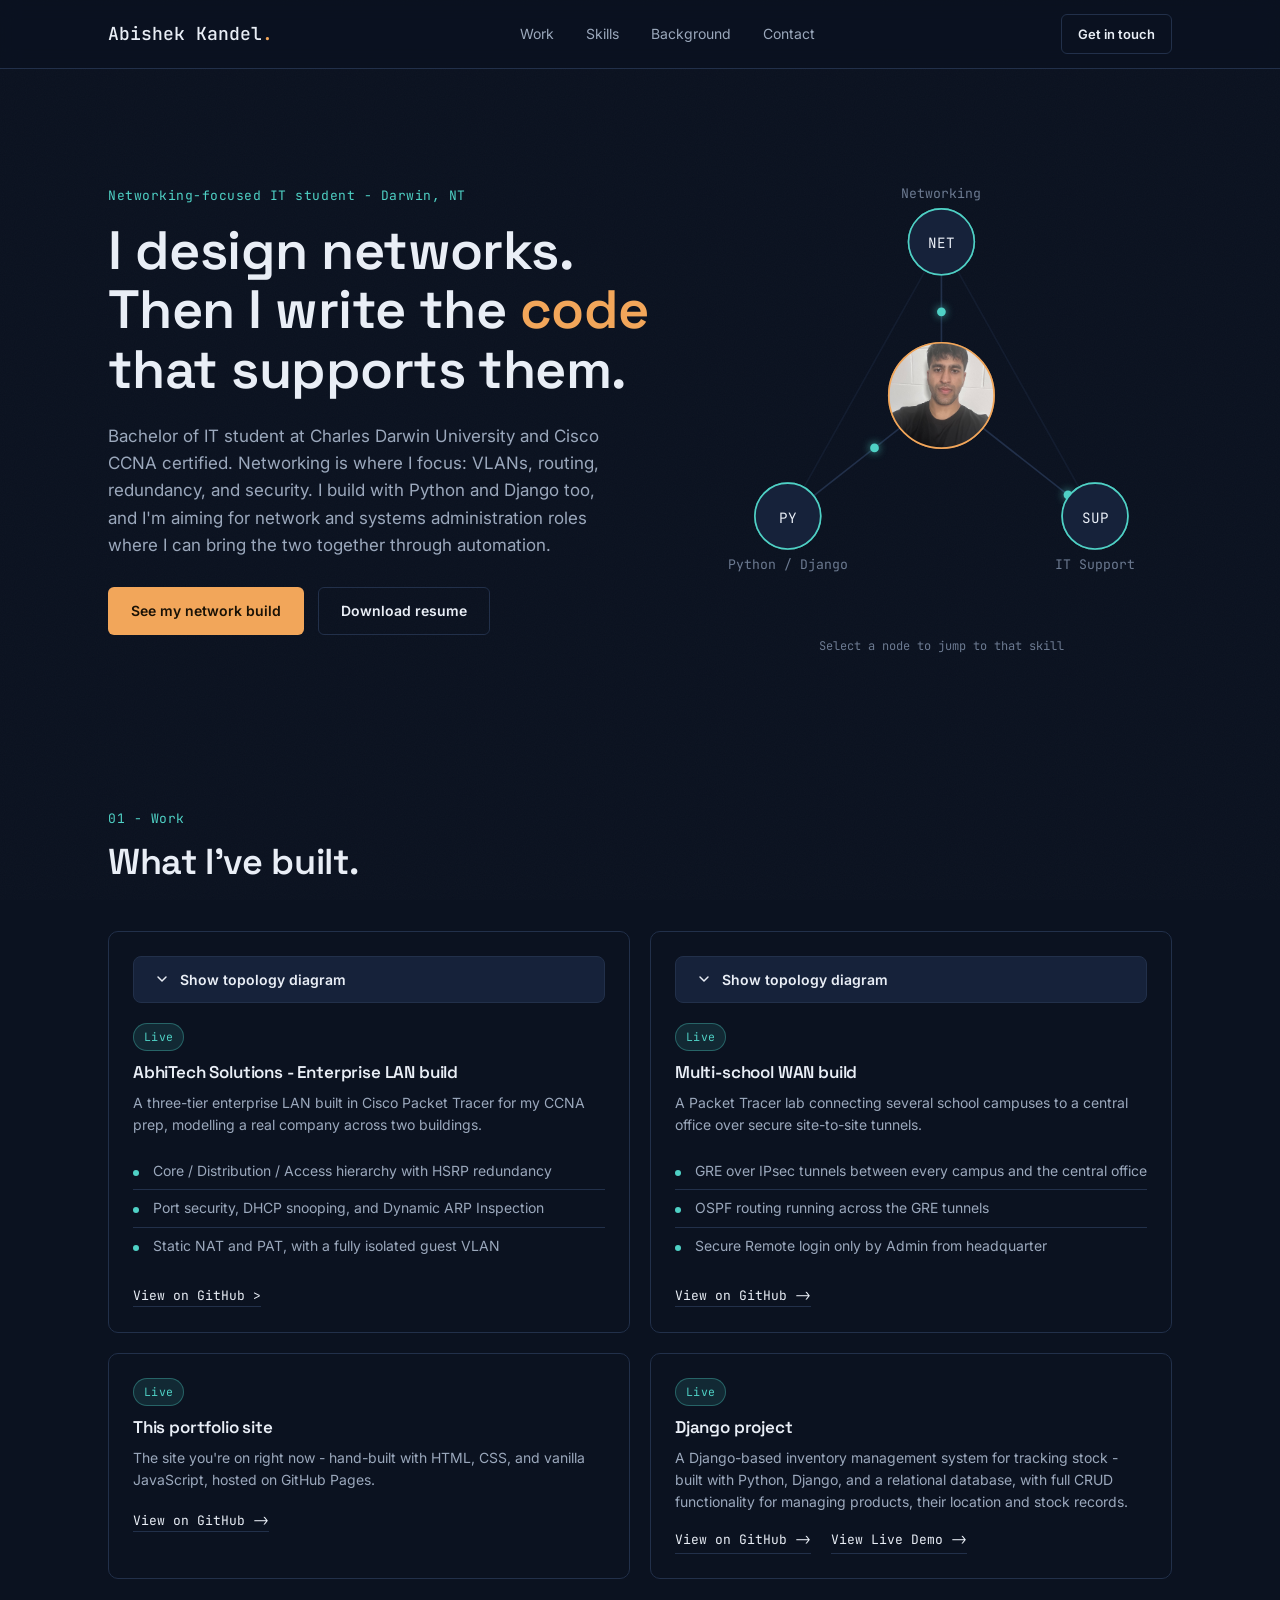
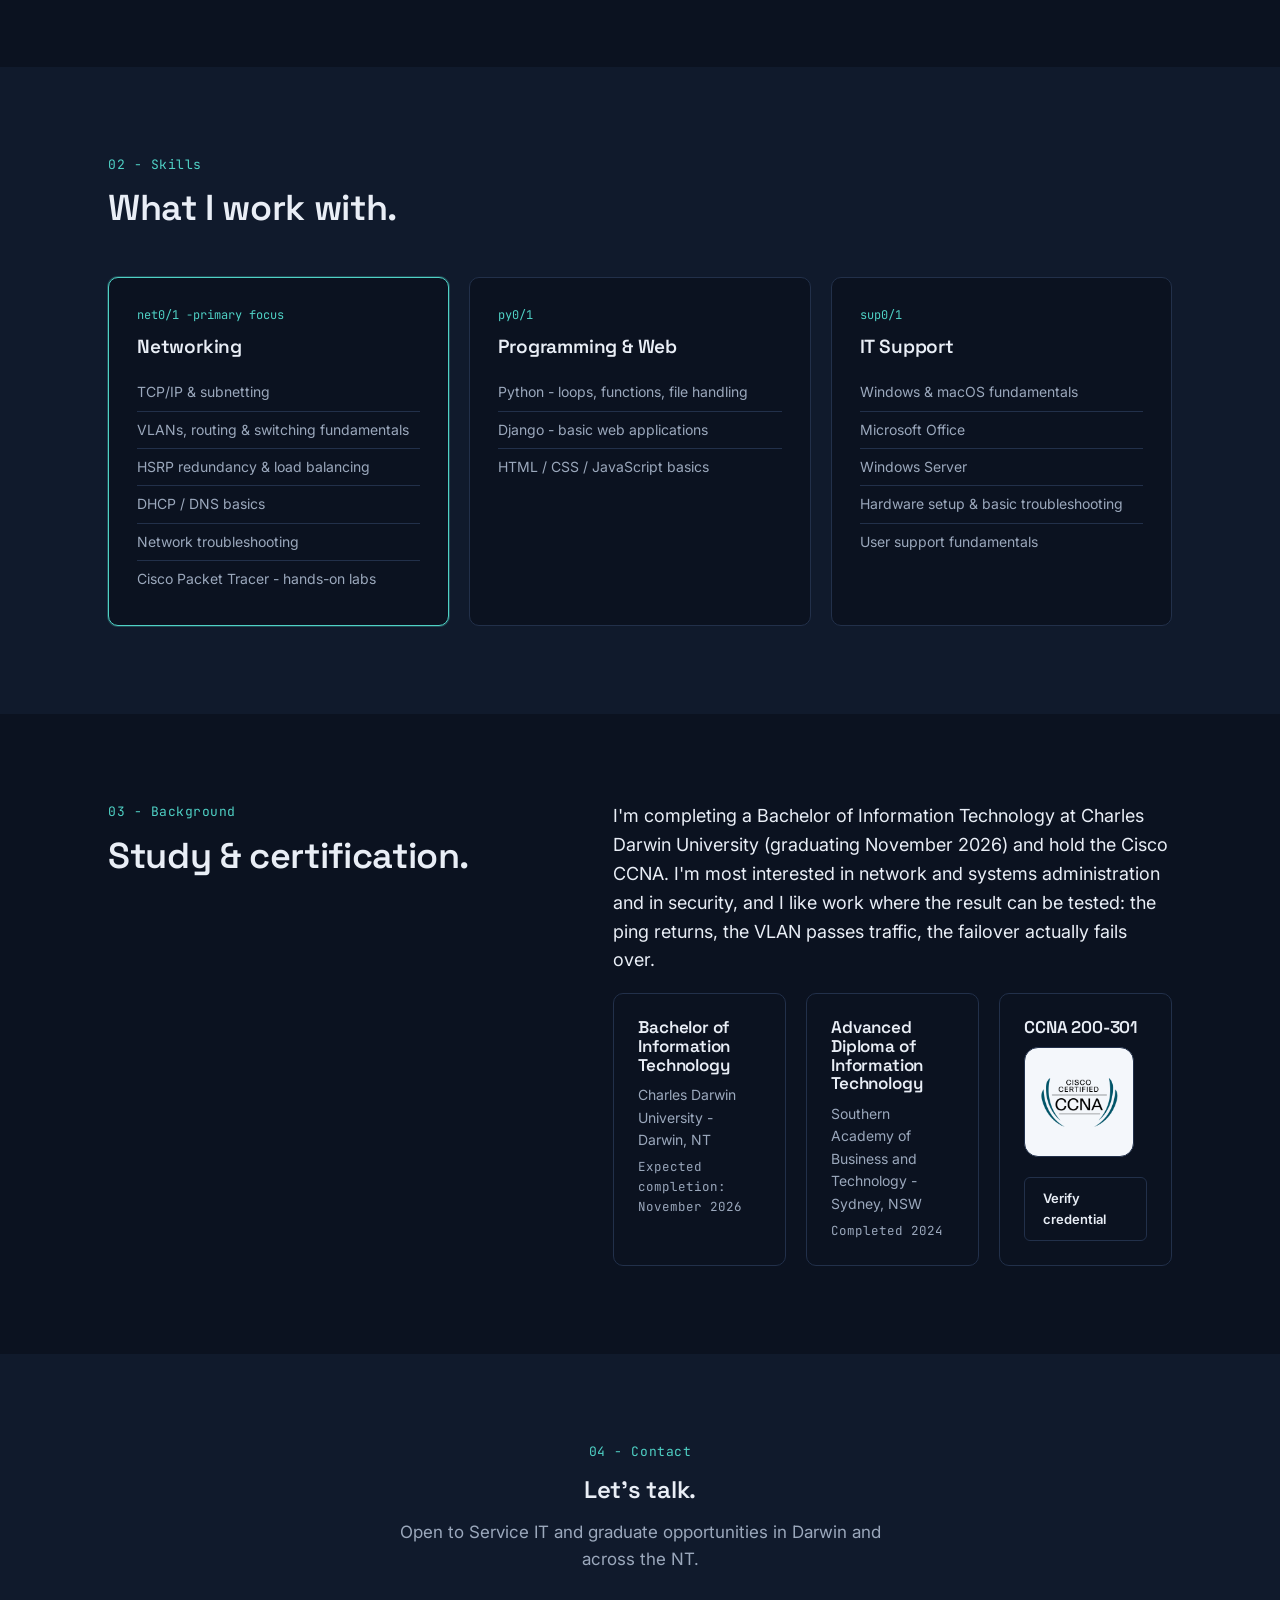
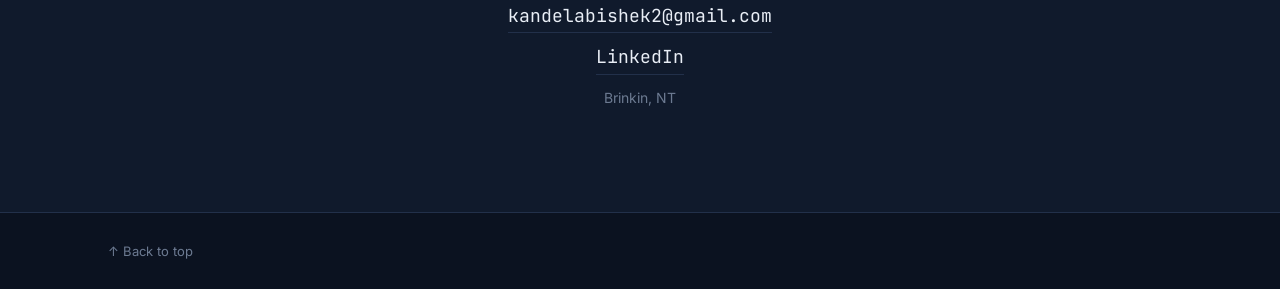
==== commit c4cdae98: "profile link" ====
--- a/index.html
+++ b/index.html
@@ -10,6 +10,10 @@
 <link href="https://fonts.googleapis.com/css2?family=Space+Grotesk:wght@400;500;600;700&family=Inter:wght@400;500;600&family=JetBrains+Mono:wght@400;500&display=swap" rel="stylesheet">
 <link rel="stylesheet" href="style.css">
 <script src="script.js" defer></script>
+<meta property="og:title" content="Abishek Kandel - Cisco CCNA certified IT student">
+<meta property="og:description" content="Networking and security-focused IT student in Darwin, NT.">
+<meta property="og:image" content="https://abhikandel.com/assets/og-image.png">
+<meta property="og:url" content="https://abhikandel.com/">
 </head>
 <body>
 
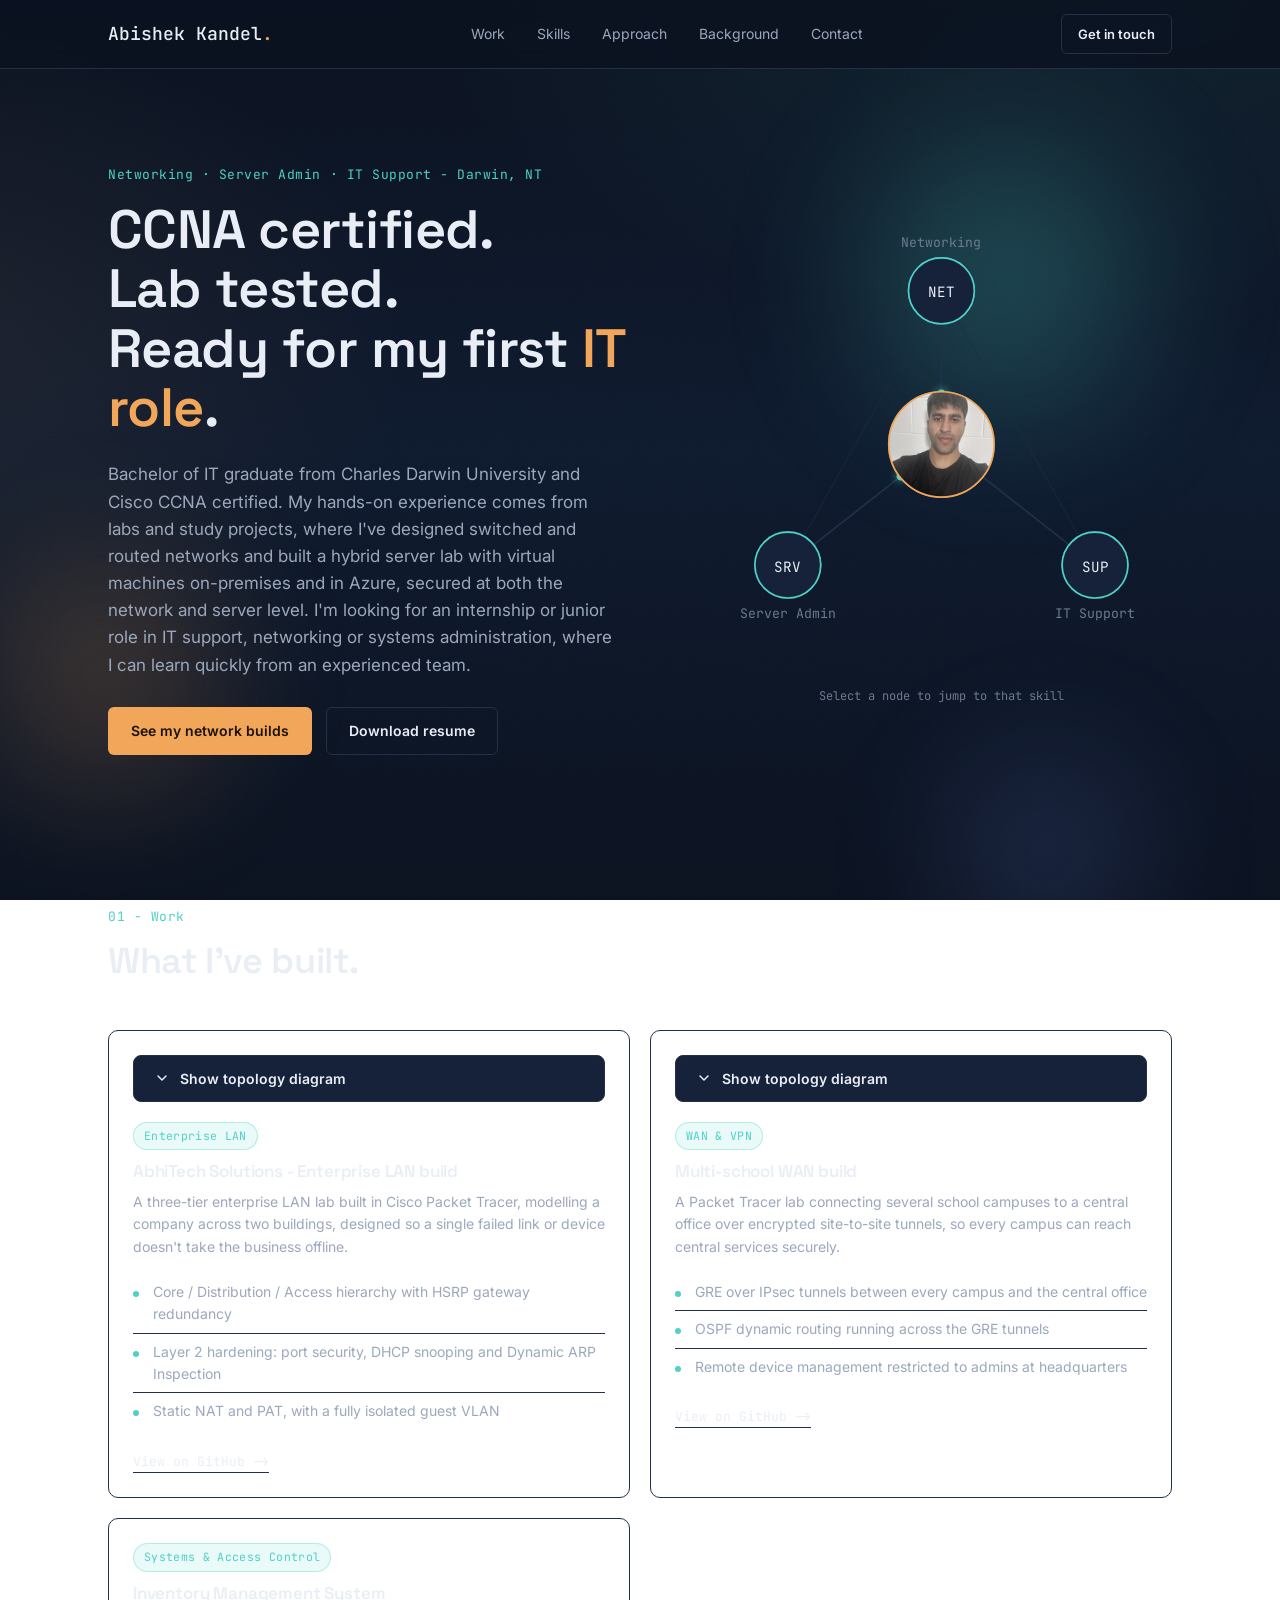
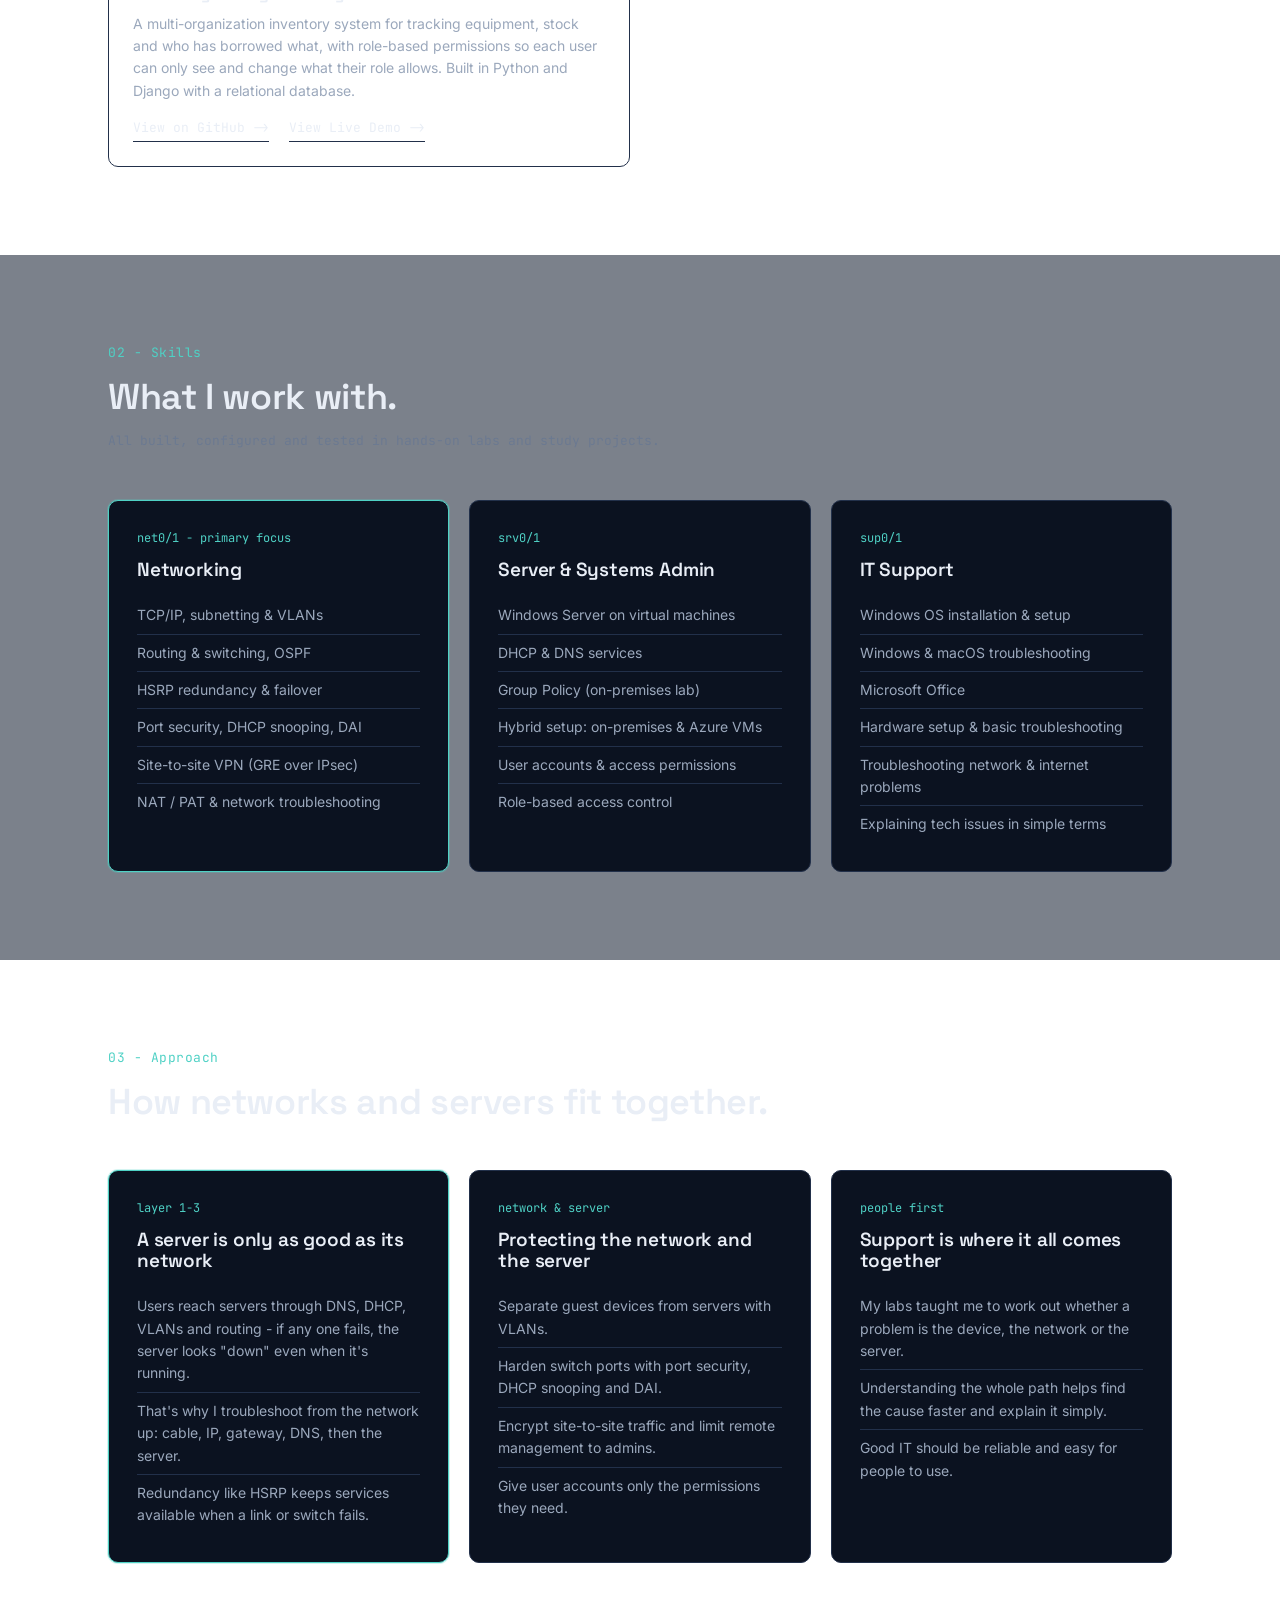
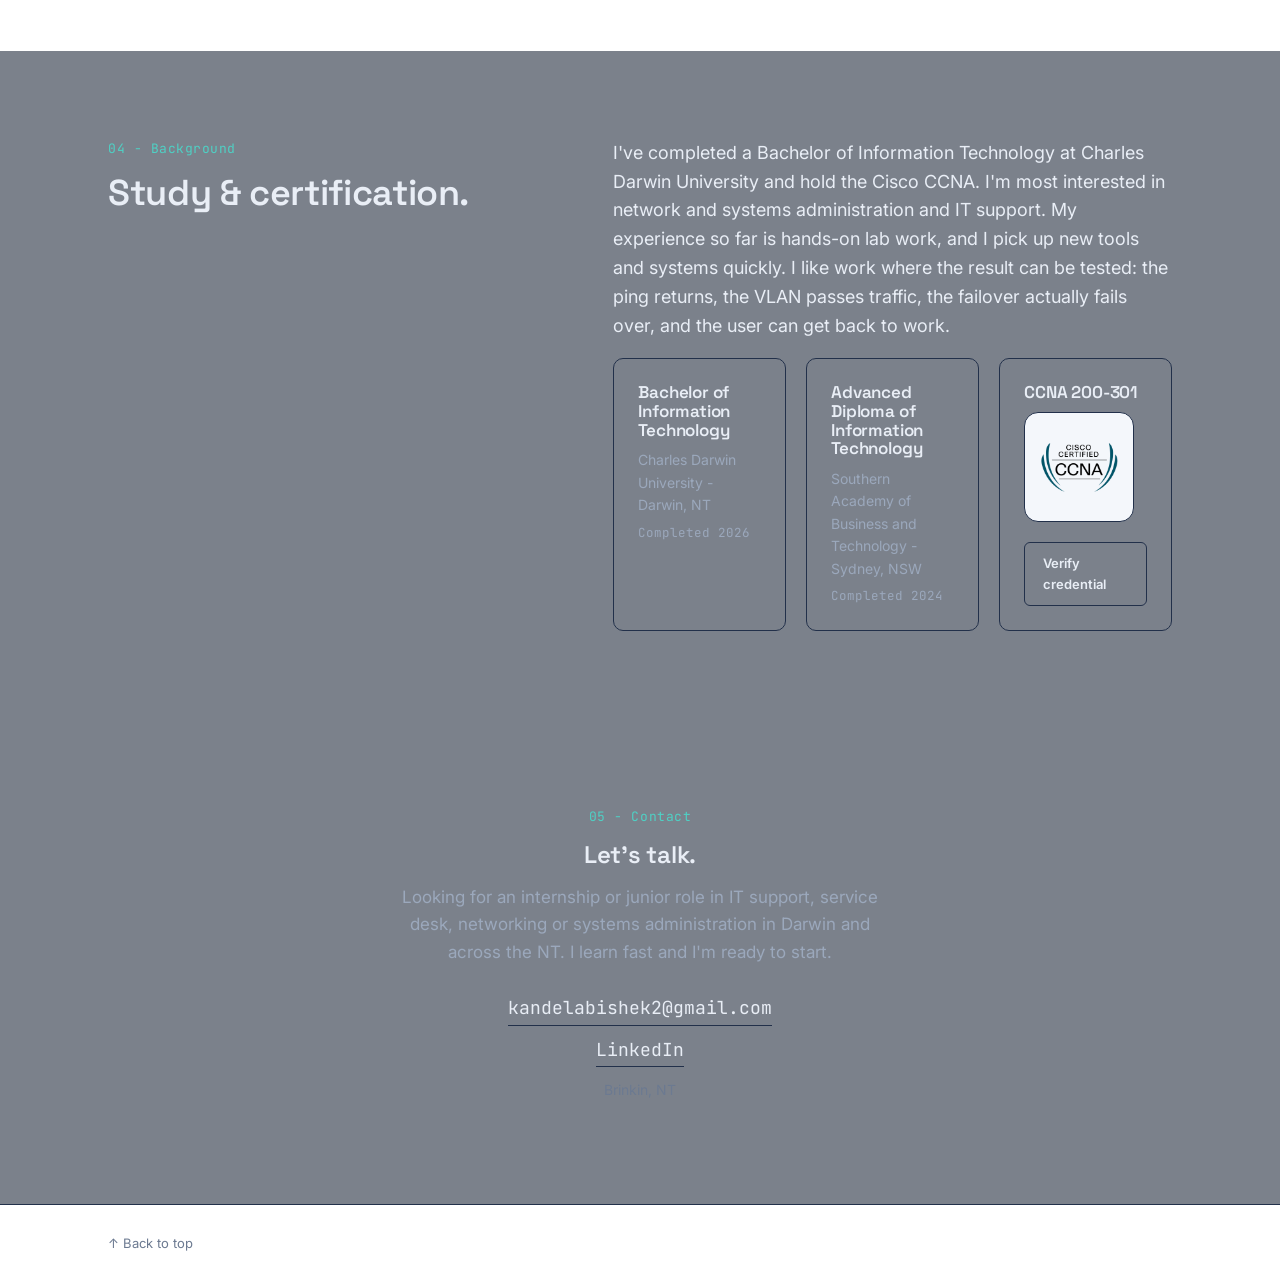
==== commit 7fb72b82: "Updated portfolio" ====
--- a/index.html
+++ b/index.html
@@ -3,21 +3,36 @@
 <head>
 <meta charset="UTF-8">
 <meta name="viewport" content="width=device-width, initial-scale=1.0">
-<title>Abishek Kandel - IT . Networking . Python</title>
-<meta name="description" content="Abishek Kandel - Networking-focused IT student in Darwin, NT, building on Cisco networking with Python and Django.">
+<title>Abishek Kandel - Networking . Server Admin . IT Support</title>
+<meta name="description" content="Abishek Kandel - Cisco CCNA certified IT graduate in Darwin, NT, focused on networking, server administration and IT support. Seeking an internship or junior IT role.">
 <link rel="preconnect" href="https://fonts.googleapis.com">
 <link rel="preconnect" href="https://fonts.gstatic.com" crossorigin>
 <link href="https://fonts.googleapis.com/css2?family=Space+Grotesk:wght@400;500;600;700&family=Inter:wght@400;500;600&family=JetBrains+Mono:wght@400;500&display=swap" rel="stylesheet">
 <link rel="stylesheet" href="style.css">
 <script src="script.js" defer></script>
-<meta property="og:title" content="Abishek Kandel - Cisco CCNA certified IT student">
-<meta property="og:description" content="Networking and security-focused IT student in Darwin, NT.">
+<meta property="og:title" content="Abishek Kandel - Networking, Server Admin & IT Support">
+<meta property="og:description" content="CCNA certified IT graduate in Darwin, NT, focused on networking, server administration and IT support. Seeking an internship or junior IT role.">
 <meta property="og:image" content="https://abhikandel.com/assets/og-image.png">
 <meta property="og:url" content="https://abhikandel.com/">
 </head>
 <body>
 
 <div class="noise"></div>
+
+<!-- floating background: soft glows and drifting network nodes -->
+<div class="bg-float" aria-hidden="true">
+  <span class="orb orb-1"></span>
+  <span class="orb orb-2"></span>
+  <span class="orb orb-3"></span>
+  <span class="float-dot d1"></span>
+  <span class="float-dot d2"></span>
+  <span class="float-dot d3"></span>
+  <span class="float-dot d4"></span>
+  <span class="float-dot d5"></span>
+  <span class="float-dot d6"></span>
+  <span class="float-dot d7"></span>
+  <span class="float-dot d8"></span>
+</div>
 
 <header class="site-header">
   <div class="wrap header-inner">
@@ -25,6 +40,7 @@
     <nav class="nav">
       <a href="#project">Work</a>
       <a href="#skills">Skills</a>
+      <a href="#approach">Approach</a>
       <a href="#background">Background</a>
       <a href="#contact">Contact</a>
     </nav>
@@ -38,23 +54,25 @@
   <section class="hero">
     <div class="wrap hero-inner">
       <div class="hero-copy">
-        <p class="eyebrow">Networking-focused IT student - Darwin, NT</p>
-        <h1>I design networks.<br>Then I write the <span class="accent">code</span><br>that supports them.</h1>
+        <p class="eyebrow">Networking &middot; Server Admin &middot; IT Support - Darwin, NT</p>
+        <h1>CCNA certified.<br>Lab tested.<br>Ready for my first <span class="accent">IT role</span>.</h1>
         <p class="hero-lead">
-          Bachelor of IT student at Charles Darwin University and Cisco CCNA
-          certified. Networking is where I focus: VLANs, routing, redundancy,
-          and security. I build with Python and Django too, and I'm aiming
-          for network and systems administration roles where I can bring the
-          two together through automation.
+          Bachelor of IT graduate from Charles Darwin University and Cisco
+          CCNA certified. My hands-on experience comes from labs and study
+          projects, where I've designed switched and routed networks and built a
+          hybrid server lab with virtual machines on-premises and in Azure,
+          secured at both the network and server level. I'm looking for an internship or junior role in IT
+          support, networking or systems administration, where I can learn
+          quickly from an experienced team.
         </p>
         <div class="hero-actions">
-          <a href="#project" class="btn btn-primary">See my network build</a>
+          <a href="#project" class="btn btn-primary">See my network builds</a>
           <a href="resume.html" class="btn btn-outline">Download resume</a>
         </div>
       </div>
 
       <div class="hero-diagram">
-        <svg viewBox="0 0 420 420" class="topology" role="img" aria-label="Diagram connecting Abhi to Networking, Python, and IT Support - select a node to jump to that skill">
+        <svg viewBox="0 0 420 420" class="topology" role="img" aria-label="Diagram connecting Abhi to Networking, Server Admin, and IT Support - select a node to jump to that skill">
           <defs>
            <clipPath id="avatar-clip">
             <circle cx="210" cy="210" r="48" />
@@ -62,14 +80,14 @@
           </defs>
           <!-- connecting lines -->
           <line data-link="networking" x1="210" y1="210" x2="210" y2="70" class="link" />
-          <line data-link="python" x1="210" y1="210" x2="70" y2="320" class="link" />
+          <line data-link="servers" x1="210" y1="210" x2="70" y2="320" class="link" />
           <line data-link="support" x1="210" y1="210" x2="350" y2="320" class="link" />
           <line x1="210" y1="70" x2="70" y2="320" class="link link-dim" />
           <line x1="210" y1="70" x2="350" y2="320" class="link link-dim" />
 
           <!-- traveling packets: continuous ambient motion, no interaction needed -->
           <circle class="packet" data-line="networking" data-speed="1" data-offset="0" r="4" />
-          <circle class="packet" data-line="python" data-speed="0.8" data-offset="650" r="4" />
+          <circle class="packet" data-line="servers" data-speed="0.8" data-offset="650" r="4" />
           <circle class="packet" data-line="support" data-speed="1.15" data-offset="1300" r="4" />
 
           <!-- center node: Abhi -->
@@ -89,13 +107,13 @@
           </g>
           <text x="210" y="30" text-anchor="middle" class="node-caption">Networking</text>
 
-          <!-- Python node -->
-          <g class="node node-link" data-skill="python" tabindex="0" role="link" aria-label="Jump to Programming and Web skills">
+          <!-- Server Admin node -->
+          <g class="node node-link" data-skill="servers" tabindex="0" role="link" aria-label="Jump to Server and Systems Administration skills">
             <circle class="node-pulse" style="animation-delay: 0.7s;" cx="70" cy="320" r="30" />
             <circle cx="70" cy="320" r="30" />
-            <text x="70" y="326" text-anchor="middle" class="node-label-mono">PY</text>
+            <text x="70" y="326" text-anchor="middle" class="node-label-mono">SRV</text>
           </g>
-          <text x="70" y="368" text-anchor="middle" class="node-caption">Python / Django</text>
+          <text x="70" y="368" text-anchor="middle" class="node-caption">Server Admin</text>
 
           <!-- IT Support node -->
           <g class="node node-link" data-skill="support" tabindex="0" role="link" aria-label="Jump to IT Support skills">
@@ -110,7 +128,7 @@
     </div>
   </section>
 
-  <!-- FEATURED PROJECT -->
+  <!-- FEATURED PROJECTS -->
 <section id="project" class="section">
   <div class="wrap">
     <div class="section-head">
@@ -134,18 +152,19 @@
           </div>
         </div>
 
-        <p class="project-status status-live">Live</p>
+        <p class="project-status status-live">Enterprise LAN</p>
         <h3>AbhiTech Solutions - Enterprise LAN build</h3>
         <p class="project-card-desc">
-          A three-tier enterprise LAN built in Cisco Packet Tracer for my
-          CCNA prep, modelling a real company across two buildings.
+          A three-tier enterprise LAN lab built in Cisco Packet Tracer, modelling
+          a company across two buildings, designed so a single failed link
+          or device doesn't take the business offline.
         </p>
         <ul class="project-points project-points-compact">
-          <li>Core / Distribution / Access hierarchy with HSRP redundancy</li>
-          <li>Port security, DHCP snooping, and Dynamic ARP Inspection</li>
+          <li>Core / Distribution / Access hierarchy with HSRP gateway redundancy</li>
+          <li>Layer 2 hardening: port security, DHCP snooping and Dynamic ARP Inspection</li>
           <li>Static NAT and PAT, with a fully isolated guest VLAN</li>
         </ul>
-        <a href="https://github.com/abishek414/Abhitech_LAN" class="project-card-link">View on GitHub ></a>
+        <a href="https://github.com/abishek414/Abhitech_LAN" class="project-card-link">View on GitHub -></a>
       </div>
 
       <div class="project-card project-card-featured">
@@ -163,37 +182,29 @@
           </div>
         </div>
 
-        <p class="project-status status-live">Live</p>
+        <p class="project-status status-live">WAN &amp; VPN</p>
         <h3>Multi-school WAN build</h3>
         <p class="project-card-desc">
-          A Packet Tracer lab connecting several school campuses to a
-          central office over secure site-to-site tunnels.
+          A Packet Tracer lab connecting several school campuses to a central
+          office over encrypted site-to-site tunnels, so every campus can reach
+          central services securely.
         </p>
         <ul class="project-points project-points-compact">
           <li>GRE over IPsec tunnels between every campus and the central office</li>
-          <li>OSPF routing running across the GRE tunnels</li>
-          <li>Secure Remote login only by Admin from  headquarter</li>
+          <li>OSPF dynamic routing running across the GRE tunnels</li>
+          <li>Remote device management restricted to admins at headquarters</li>
         </ul>
         <a href="https://github.com/abishek414/NT_Schools_LAN" class="project-card-link">View on GitHub -></a>
       </div>
 
       <div class="project-card">
-        <p class="project-status status-live">Live</p>
-        <h3>This portfolio site</h3>
+        <p class="project-status status-live">Systems &amp; Access Control</p>
+        <h3>Inventory Management System</h3>
         <p class="project-card-desc">
-          The site you're on right now - hand-built with HTML, CSS, and
-          vanilla JavaScript, hosted on GitHub Pages.
-        </p>
-        <a href="https://github.com/abishek414/Personal_Portfolio" class="project-card-link">View on GitHub -></a>
-      </div>
-
-      <div class="project-card">
-        <p class="project-status status-live">Live</p>
-        <h3>Django project</h3>
-        <p class="project-card-desc">
-          A Django-based inventory management system for tracking stock -
-          built with Python, Django, and a relational database, with full CRUD
-          functionality for managing products, their location and stock records.
+          A multi-organization inventory system for tracking equipment, stock
+          and who has borrowed what, with role-based permissions so each user
+          can only see and change what their role allows. Built in Python and
+          Django with a relational database.
         </p>
         <div class="project-card-links">
           <a href="https://github.com/abishek414/Inventory_Management_System" class="project-card-link">View on GitHub -></a>
@@ -210,29 +221,33 @@
       <div class="section-head">
         <p class="eyebrow">02 - Skills</p>
         <h2>What I work with.</h2>
+        <p class="section-note">All built, configured and tested in hands-on labs and study projects.</p>
       </div>
 
       <div class="skills-grid">
         <div class="skill-card skill-card-primary" data-skill="networking">
-          <p class="skill-tag">net0/1 -primary focus</p>
+          <p class="skill-tag">net0/1 - primary focus</p>
           <h3>Networking</h3>
           <ul>
-            <li>TCP/IP &amp; subnetting</li>
-            <li>VLANs, routing &amp; switching fundamentals</li>
-            <li>HSRP redundancy &amp; load balancing</li>
-            <li>DHCP / DNS basics</li>
-            <li>Network troubleshooting</li>
-            <li>Cisco Packet Tracer - hands-on labs</li>
-          </ul>
-        </div>
-
-        <div class="skill-card" data-skill="python">
-          <p class="skill-tag">py0/1</p>
-          <h3>Programming &amp; Web</h3>
-          <ul>
-            <li>Python - loops, functions, file handling</li>
-            <li>Django - basic web applications</li>
-            <li>HTML / CSS / JavaScript basics</li>
+            <li>TCP/IP, subnetting &amp; VLANs</li>
+            <li>Routing &amp; switching, OSPF</li>
+            <li>HSRP redundancy &amp; failover</li>
+            <li>Port security, DHCP snooping, DAI</li>
+            <li>Site-to-site VPN (GRE over IPsec)</li>
+            <li>NAT / PAT &amp; network troubleshooting</li>
+          </ul>
+        </div>
+
+        <div class="skill-card" data-skill="servers">
+          <p class="skill-tag">srv0/1</p>
+          <h3>Server &amp; Systems Admin</h3>
+          <ul>
+            <li>Windows Server on virtual machines</li>
+            <li>DHCP &amp; DNS services</li>
+            <li>Group Policy (on-premises lab)</li>
+            <li>Hybrid setup: on-premises &amp; Azure VMs</li>
+            <li>User accounts &amp; access permissions</li>
+            <li>Role-based access control</li>
           </ul>
         </div>
 
@@ -240,11 +255,55 @@
           <p class="skill-tag">sup0/1</p>
           <h3>IT Support</h3>
           <ul>
-            <li>Windows &amp; macOS fundamentals</li>
+            <li>Windows OS installation &amp; setup</li>
+            <li>Windows &amp; macOS troubleshooting</li>
             <li>Microsoft Office</li>
-            <li>Windows Server</li>
             <li>Hardware setup &amp; basic troubleshooting</li>
-            <li>User support fundamentals</li>
+            <li>Troubleshooting network &amp; internet problems</li>
+            <li>Explaining tech issues in simple terms</li>
+          </ul>
+        </div>
+      </div>
+    </div>
+  </section>
+
+  <!-- APPROACH: how networks and servers fit together -->
+  <section id="approach" class="section">
+    <div class="wrap">
+      <div class="section-head">
+        <p class="eyebrow">03 - Approach</p>
+        <h2>How networks and servers fit together.</h2>
+      </div>
+
+      <div class="skills-grid">
+        <div class="skill-card skill-card-primary">
+          <p class="skill-tag">layer 1-3</p>
+          <h3>A server is only as good as its network</h3>
+          <ul>
+            <li>Users reach servers through DNS, DHCP, VLANs and routing - if any one fails, the server looks "down" even when it's running.</li>
+            <li>That's why I troubleshoot from the network up: cable, IP, gateway, DNS, then the server.</li>
+            <li>Redundancy like HSRP keeps services available when a link or switch fails.</li>
+          </ul>
+        </div>
+
+        <div class="skill-card">
+          <p class="skill-tag">network &amp; server</p>
+          <h3>Protecting the network and the server</h3>
+          <ul>
+            <li>Separate guest devices from servers with VLANs.</li>
+            <li>Harden switch ports with port security, DHCP snooping and DAI.</li>
+            <li>Encrypt site-to-site traffic and limit remote management to admins.</li>
+            <li>Give user accounts only the permissions they need.</li>
+          </ul>
+        </div>
+
+        <div class="skill-card">
+          <p class="skill-tag">people first</p>
+          <h3>Support is where it all comes together</h3>
+          <ul>
+            <li>My labs taught me to work out whether a problem is the device, the network or the server.</li>
+            <li>Understanding the whole path helps find the cause faster and explain it simply.</li>
+            <li>Good IT should be reliable and easy for people to use.</li>
           </ul>
         </div>
       </div>
@@ -252,26 +311,28 @@
   </section>
 
   <!-- BACKGROUND -->
-  <section id="background" class="section">
+  <section id="background" class="section section-alt">
     <div class="wrap about-grid">
       <div class="section-head">
-        <p class="eyebrow">03 - Background</p>
+        <p class="eyebrow">04 - Background</p>
         <h2>Study &amp; certification.</h2>
       </div>
       <div class="about-body">
         <p>
-          I'm completing a Bachelor of Information Technology at Charles Darwin
-          University (graduating November 2026) and hold the Cisco CCNA. I'm most
-          interested in network and systems administration and in security, and I
-          like work where the result can be tested: the ping returns, the VLAN
-          passes traffic, the failover actually fails over.
+          I've completed a Bachelor of Information Technology at Charles Darwin
+          University and hold the Cisco CCNA. I'm
+          most interested in network and systems administration and IT support.
+          My experience so far is hands-on lab work, and I pick up new tools and
+          systems quickly. I like work where the result can be tested:
+          the ping returns, the VLAN passes traffic, the failover actually fails
+          over, and the user can get back to work.
         </p>
 
         <div class="edu-grid">
           <div class="edu-card">
             <h3>Bachelor of Information Technology</h3>
             <p class="edu-sub">Charles Darwin University - Darwin, NT</p>
-            <p class="edu-date">Expected completion: November 2026</p>
+            <p class="edu-date">Completed 2026</p>
           </div>
           <div class="edu-card">
             <h3>Advanced Diploma of Information Technology</h3>
@@ -294,14 +355,16 @@
   <!-- CONTACT -->
   <section id="contact" class="section section-contact">
     <div class="wrap contact-inner">
-      <p class="eyebrow">04 - Contact</p>
+      <p class="eyebrow">05 - Contact</p>
       <h2>Let's talk.</h2>
       <p class="contact-lead">
-        Open to Service IT and graduate opportunities in Darwin and across the NT.
+        Looking for an internship or junior role in IT support, service desk,
+        networking or systems administration in Darwin and across the NT.
+        I learn fast and I'm ready to start.
       </p>
       <div class="contact-links">
         <a href="mailto:kandelabishek2@gmail.com" class="contact-link">kandelabishek2@gmail.com</a>
-        <a href="https://linkedin.com/in/abishek-kandel" class="contact-link">LinkedIn</a>
+        <a href="https://linkedin.com/in/abishek-kandel" class="contact-link" target="_blank" rel="noopener noreferrer">LinkedIn</a>
       </div>
       <p class="contact-location">Brinkin, NT</p>
     </div>
@@ -316,4 +379,4 @@
 </footer>
 
 </body>
-</html>+</html>
--- a/style.css
+++ b/style.css
@@ -442,7 +442,7 @@
   position: relative;
   z-index: 1;
 }
-.section-alt { background: var(--surface); }
+.section-alt { background: rgba(16, 26, 44, 0.55); }
 
 .section-head { margin-bottom: 48px; }
 .section-head h2 {
@@ -807,7 +807,7 @@
 /* Contact */
 .section-contact {
   text-align: center;
-  background: var(--surface);
+  background: rgba(16, 26, 44, 0.55);
 }
 .contact-inner { max-width: 560px; margin: 0 auto; }
 .contact-inner .eyebrow { justify-self: center; }
@@ -864,4 +864,101 @@
   .footer-mono:hover {
     color: var(--accent);
   }
-}+}
+/* Section note under headings */
+.section-note {
+  margin: 14px 0 0;
+  color: var(--text-faint);
+  font-family: var(--font-mono);
+  font-size: 13px;
+}
+
+/* Floating background: soft glows + drifting nodes */
+body {
+  background:
+    radial-gradient(1200px 700px at 85% -10%, rgba(79, 209, 197, 0.10), transparent 60%),
+    radial-gradient(900px 600px at -10% 40%, rgba(242, 166, 90, 0.08), transparent 60%),
+    linear-gradient(180deg, #0B1220 0%, #0E1A2E 50%, #0B1220 100%);
+  background-attachment: fixed;
+}
+.bg-float {
+  position: fixed;
+  inset: 0;
+  z-index: 0;
+  pointer-events: none;
+  overflow: hidden;
+}
+.orb {
+  position: absolute;
+  border-radius: 50%;
+  filter: blur(60px);
+  opacity: 0.6;
+  will-change: transform;
+}
+.orb-1 {
+  width: 420px; height: 420px;
+  background: radial-gradient(circle, rgba(79, 209, 197, 0.55), transparent 70%);
+  top: 8%; left: 62%;
+  animation: orb-drift-a 26s ease-in-out infinite alternate;
+}
+.orb-2 {
+  width: 360px; height: 360px;
+  background: radial-gradient(circle, rgba(242, 166, 90, 0.45), transparent 70%);
+  top: 55%; left: -6%;
+  animation: orb-drift-b 32s ease-in-out infinite alternate;
+}
+.orb-3 {
+  width: 300px; height: 300px;
+  background: radial-gradient(circle, rgba(120, 150, 255, 0.35), transparent 70%);
+  top: 78%; left: 70%;
+  animation: orb-drift-a 38s ease-in-out infinite alternate-reverse;
+}
+@keyframes orb-drift-a {
+  0%   { transform: translate(0, 0) scale(1); }
+  50%  { transform: translate(-80px, 60px) scale(1.12); }
+  100% { transform: translate(40px, 120px) scale(0.95); }
+}
+@keyframes orb-drift-b {
+  0%   { transform: translate(0, 0) scale(1); }
+  50%  { transform: translate(90px, -50px) scale(1.08); }
+  100% { transform: translate(140px, 40px) scale(1); }
+}
+.float-dot {
+  position: absolute;
+  bottom: -20px;
+  width: 6px; height: 6px;
+  border-radius: 50%;
+  background: var(--signal);
+  box-shadow: 0 0 12px rgba(79, 209, 197, 0.8);
+  opacity: 0;
+  animation: dot-rise linear infinite;
+}
+.float-dot:nth-child(even) {
+  background: var(--accent);
+  box-shadow: 0 0 12px rgba(242, 166, 90, 0.8);
+}
+.d1 { left: 6%;  animation-duration: 22s; animation-delay: 0s; }
+.d2 { left: 18%; animation-duration: 28s; animation-delay: 6s;  width: 4px; height: 4px; }
+.d3 { left: 31%; animation-duration: 25s; animation-delay: 12s; }
+.d4 { left: 44%; animation-duration: 30s; animation-delay: 3s;  width: 4px; height: 4px; }
+.d5 { left: 57%; animation-duration: 24s; animation-delay: 9s; }
+.d6 { left: 69%; animation-duration: 29s; animation-delay: 15s; width: 5px; height: 5px; }
+.d7 { left: 81%; animation-duration: 23s; animation-delay: 5s;  width: 4px; height: 4px; }
+.d8 { left: 93%; animation-duration: 27s; animation-delay: 11s; }
+@keyframes dot-rise {
+  0%   { transform: translate(0, 0); opacity: 0; }
+  10%  { opacity: 0.95; }
+  50%  { transform: translate(30px, -55vh); }
+  90%  { opacity: 0.7; }
+  100% { transform: translate(-20px, -110vh); opacity: 0; }
+}
+@media (max-width: 720px) {
+  .orb { filter: blur(50px); opacity: 0.28; }
+  .orb-1 { width: 260px; height: 260px; }
+  .orb-2 { width: 240px; height: 240px; }
+  .orb-3 { display: none; }
+}
+@media (prefers-reduced-motion: reduce) {
+  .orb, .float-dot { animation: none !important; }
+  .float-dot { display: none; }
+}
